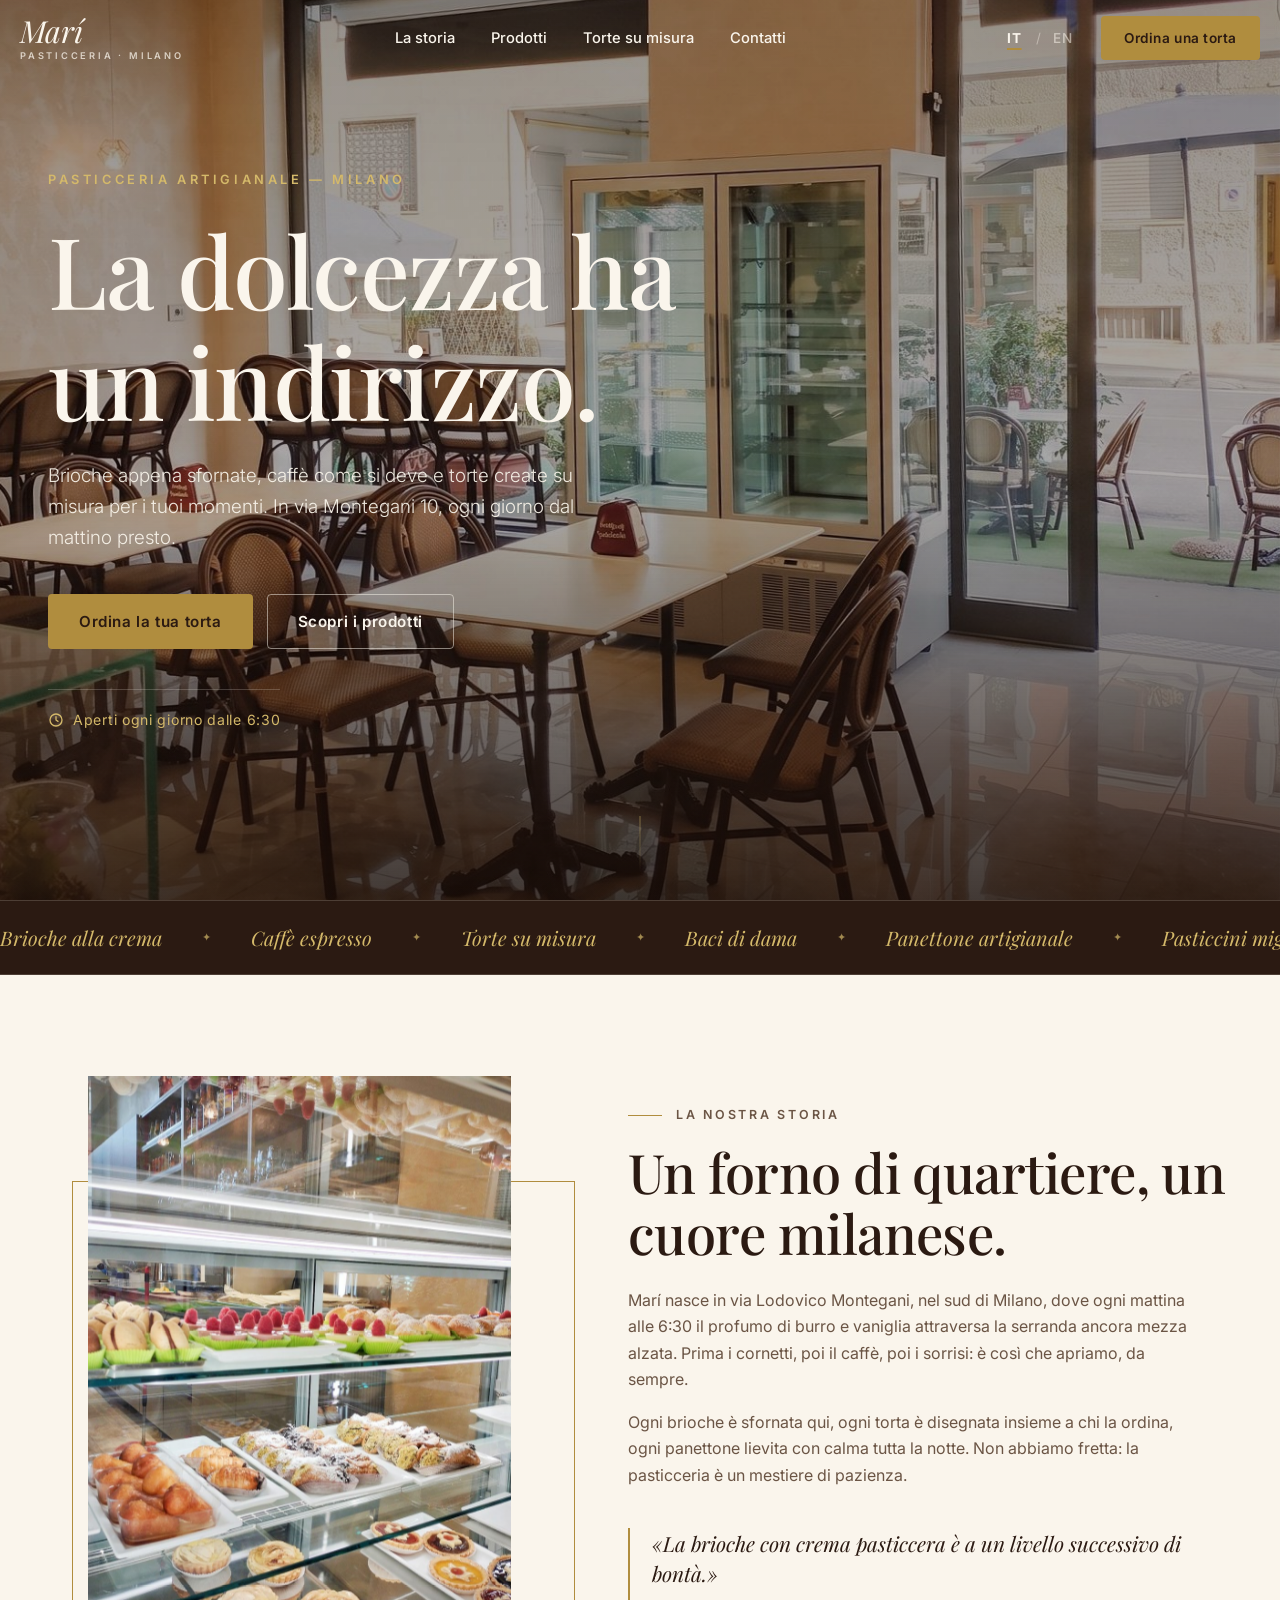
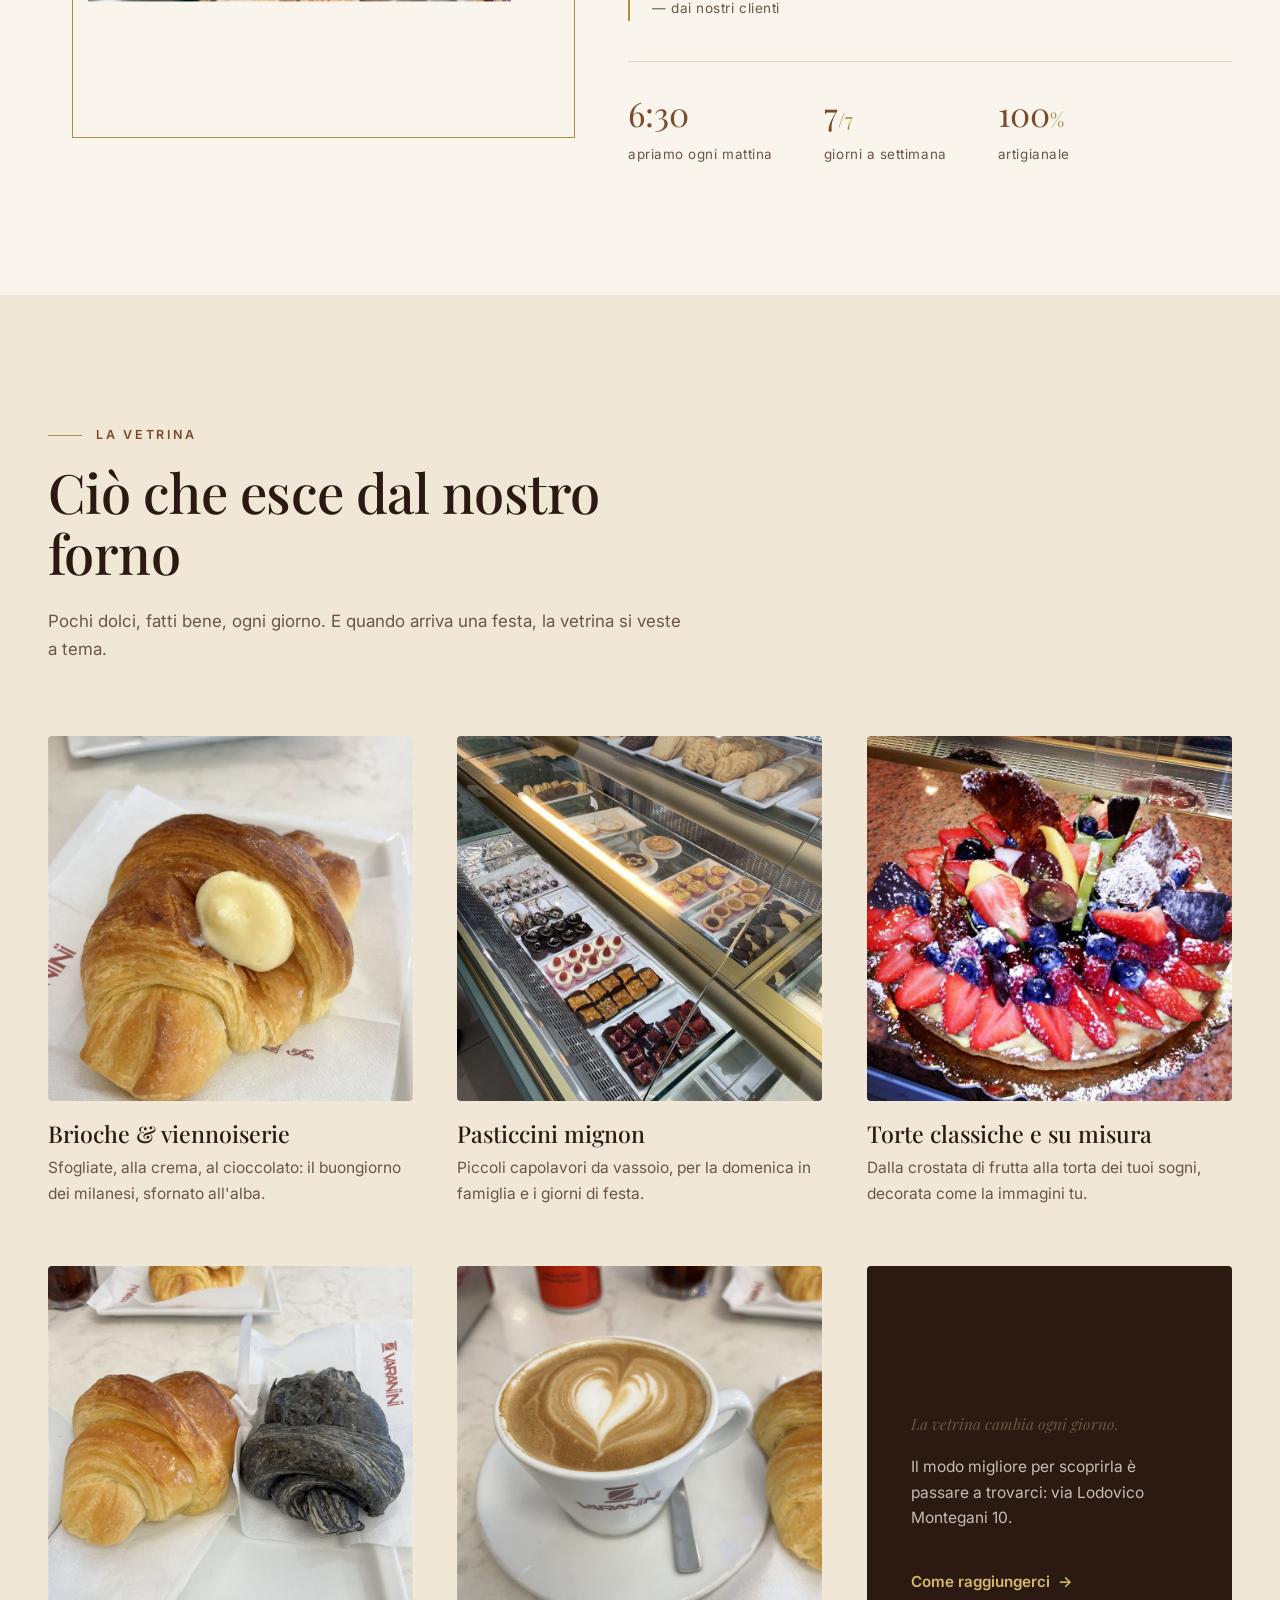
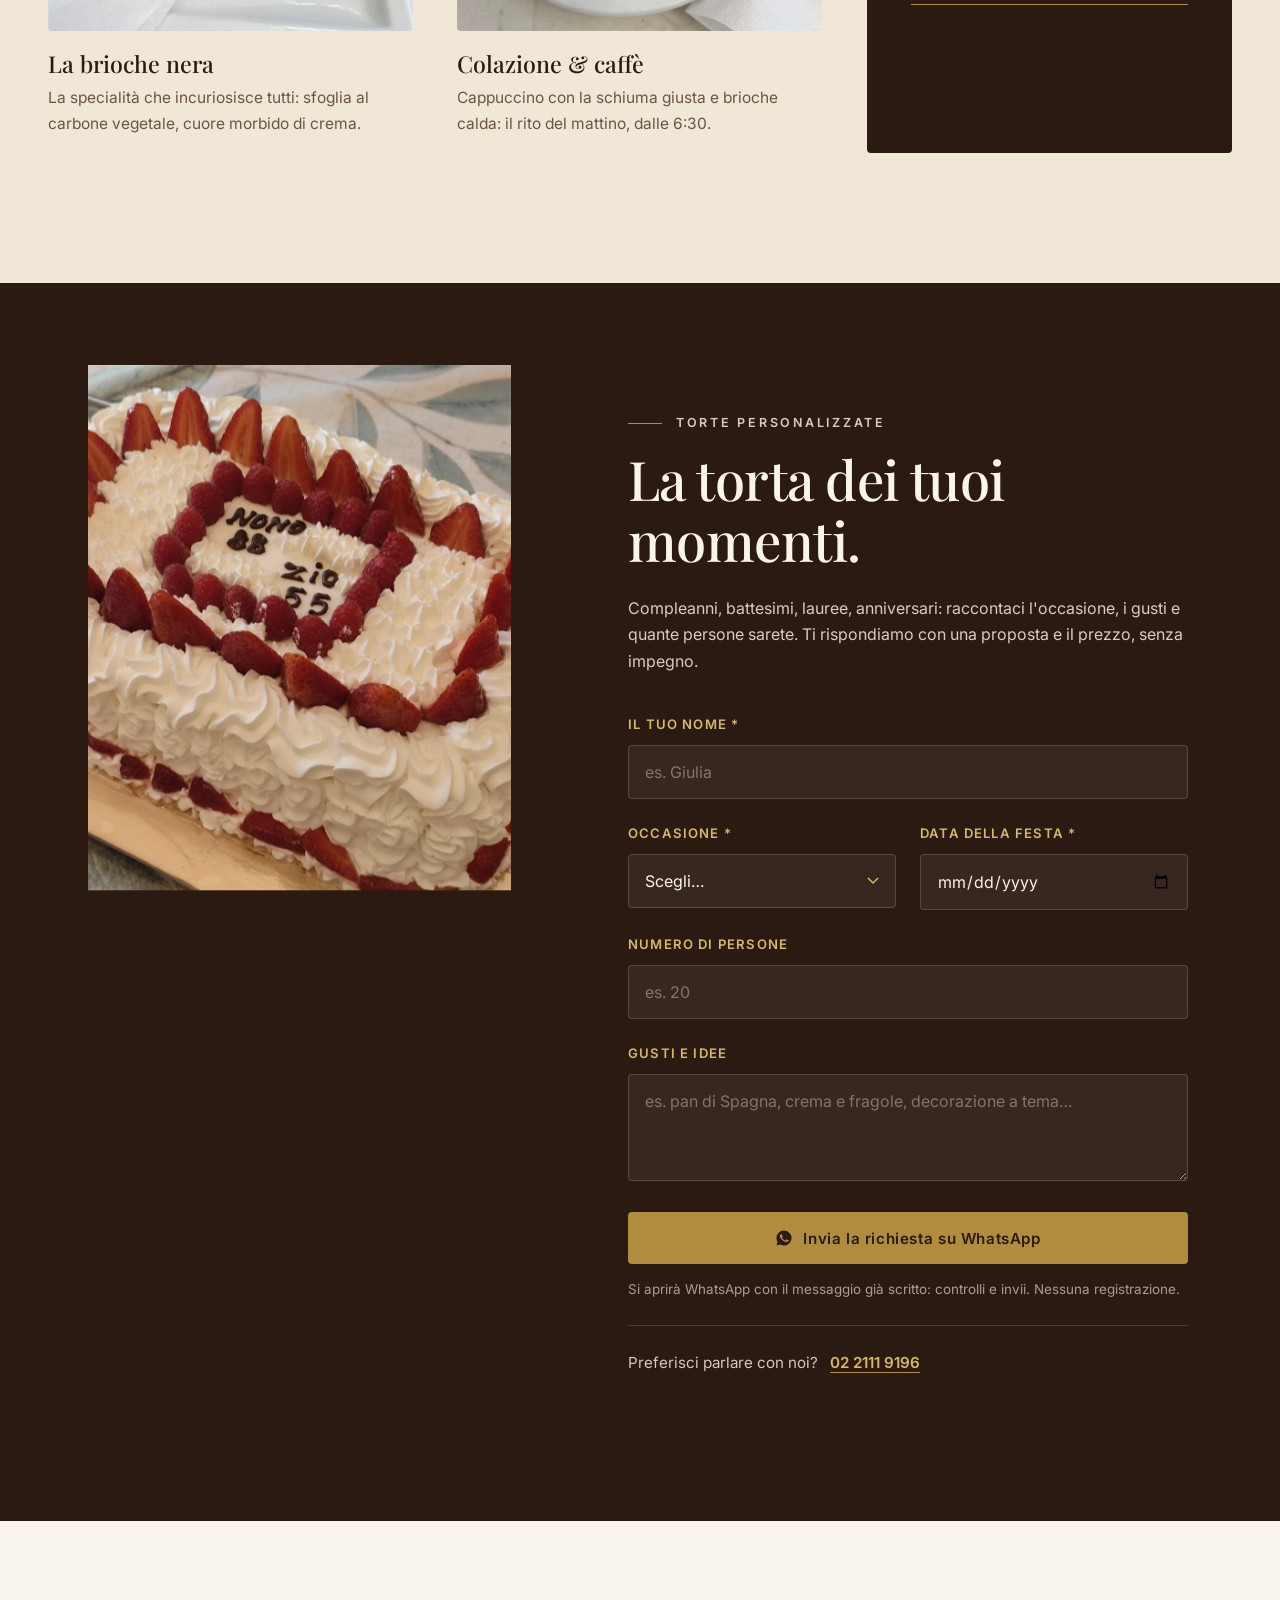
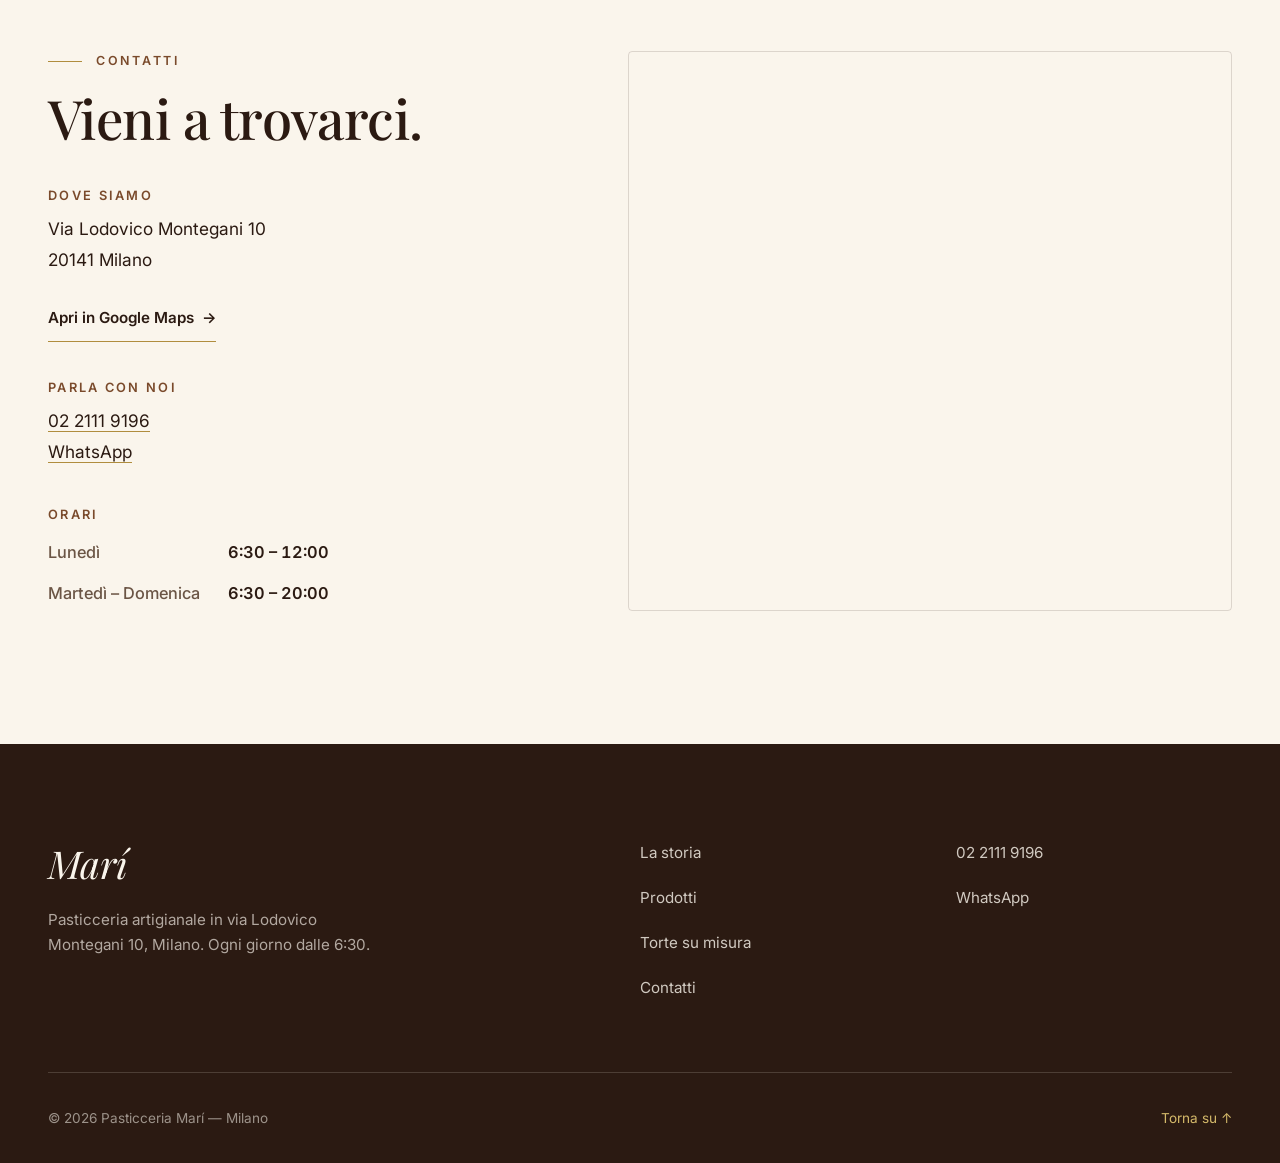
==== index.html @ b6a1016e "Sito vetrina Pasticceria Mari - Milano Co-Authored-By: Claude Fable 5 <noreply@anthropic.com>" ====
<!DOCTYPE html>
<html lang="it" class="no-js">
<head>
  <meta charset="UTF-8">
  <meta name="viewport" content="width=device-width, initial-scale=1, viewport-fit=cover">
  <title>Pasticceria Marí — Milano · Artigianale ogni mattina dalle 6:30</title>
  <meta name="description" content="Pasticceria Marí, via Lodovico Montegani 10, Milano. Brioche appena sfornate, caffè, pasticcini mignon e torte personalizzate per ogni occasione. Aperti ogni giorno dalle 6:30.">
  <meta name="theme-color" content="#2B1A12">

  <meta property="og:type" content="website">
  <meta property="og:title" content="Pasticceria Marí — Milano">
  <meta property="og:description" content="La dolcezza ha un indirizzo: via Lodovico Montegani 10, Milano. Brioche, caffè e torte su misura, ogni giorno dalle 6:30.">
  <meta property="og:image" content="assets/img/hero.jpg">
  <meta property="og:locale" content="it_IT">

  <link rel="icon" href="data:image/svg+xml,%3Csvg xmlns='http://www.w3.org/2000/svg' viewBox='0 0 64 64'%3E%3Crect width='64' height='64' rx='14' fill='%232B1A12'/%3E%3Ctext x='32' y='44' font-family='Georgia,serif' font-size='36' font-style='italic' fill='%23D4B96A' text-anchor='middle'%3EM%3C/text%3E%3C/svg%3E">

  <link rel="preconnect" href="https://fonts.googleapis.com">
  <link rel="preconnect" href="https://fonts.gstatic.com" crossorigin>
  <link href="https://fonts.googleapis.com/css2?family=Playfair+Display:ital,wght@0,400;0,500;0,600;0,700;1,400;1,500;1,600&family=Inter:wght@300;400;500;600&display=swap" rel="stylesheet">

  <link rel="stylesheet" href="css/style.css">
  <script>document.documentElement.classList.replace('no-js','js');</script>

  <script type="application/ld+json">
  {
    "@context": "https://schema.org",
    "@type": "Bakery",
    "name": "Pasticceria Marí",
    "image": "assets/img/hero.jpg",
    "telephone": "+39 02 2111 9196",
    "address": {
      "@type": "PostalAddress",
      "streetAddress": "Via Lodovico Montegani 10",
      "addressLocality": "Milano",
      "postalCode": "20141",
      "addressCountry": "IT"
    },
    "geo": { "@type": "GeoCoordinates", "latitude": 45.4364831, "longitude": 9.1780303 },
    "servesCuisine": "Pasticceria, Caffetteria",
    "priceRange": "€",
    "openingHoursSpecification": [
      { "@type": "OpeningHoursSpecification", "dayOfWeek": "Monday", "opens": "06:30", "closes": "12:00" },
      { "@type": "OpeningHoursSpecification", "dayOfWeek": ["Tuesday","Wednesday","Thursday","Friday","Saturday","Sunday"], "opens": "06:30", "closes": "20:00" }
    ]
  }
  </script>
</head>
<body>

  <a class="skip-link" href="#main" data-i18n="skip">Salta al contenuto</a>

  <!-- Preloader -->
  <div class="preloader" id="preloader" aria-hidden="true">
    <div class="preloader__inner">
      <span class="preloader__name">Marí</span>
      <span class="preloader__sub">PASTICCERIA · MILANO</span>
    </div>
  </div>

  <!-- Navigation -->
  <header class="nav" id="nav">
    <div class="nav__inner">
      <a href="#top" class="nav__brand">
        <span class="nav__brand-name">Marí</span>
        <span class="nav__brand-sub">Pasticceria · Milano</span>
      </a>

      <nav class="nav__links" aria-label="Navigazione principale">
        <a href="#storia" data-i18n="nav.storia">La storia</a>
        <a href="#prodotti" data-i18n="nav.prodotti">Prodotti</a>
        <a href="#torte" data-i18n="nav.torte">Torte su misura</a>
        <a href="#contatti" data-i18n="nav.contatti">Contatti</a>
      </nav>

      <div class="nav__actions">
        <div class="lang" role="group" aria-label="Lingua / Language">
          <button class="lang__btn is-active" data-lang="it" aria-pressed="true">IT</button>
          <span class="lang__sep" aria-hidden="true">/</span>
          <button class="lang__btn" data-lang="en" aria-pressed="false">EN</button>
        </div>
        <a class="btn btn--gold nav__cta" href="#torte" data-i18n="nav.cta">Ordina una torta</a>
        <button class="burger" id="burger" aria-expanded="false" aria-controls="mobileMenu" aria-label="Apri il menu">
          <span></span><span></span>
        </button>
      </div>
    </div>
  </header>

  <!-- Mobile menu -->
  <div class="mmenu" id="mobileMenu" aria-hidden="true">
    <nav class="mmenu__links" aria-label="Menu mobile">
      <a href="#storia" data-i18n="nav.storia">La storia</a>
      <a href="#prodotti" data-i18n="nav.prodotti">Prodotti</a>
      <a href="#torte" data-i18n="nav.torte">Torte su misura</a>
      <a href="#contatti" data-i18n="nav.contatti">Contatti</a>
    </nav>
    <a class="btn btn--gold mmenu__cta" href="#torte" data-i18n="nav.cta">Ordina una torta</a>
    <p class="mmenu__info">Via Lodovico Montegani 10, Milano<br><a href="tel:+390221119196">02 2111 9196</a></p>
  </div>

  <main id="main">

    <!-- ============ HERO ============ -->
    <section class="hero" id="top">
      <div class="hero__bg" data-parallax="0.25">
        <img src="assets/img/hero.jpg" alt="" width="1920" height="1080" fetchpriority="high">
      </div>
      <div class="hero__scrim" aria-hidden="true"></div>

      <div class="hero__content">
        <p class="hero__overline reveal" style="--d:.1s" data-i18n="hero.overline">Pasticceria artigianale — Milano</p>
        <h1 class="hero__title" id="heroTitle" data-i18n="hero.title" data-split>La dolcezza ha un indirizzo.</h1>
        <p class="hero__sub reveal" style="--d:.75s" data-i18n="hero.sub">Brioche appena sfornate, caffè come si deve e torte create su misura per i tuoi momenti. In via Montegani 10, ogni giorno dal mattino presto.</p>
        <div class="hero__cta reveal" style="--d:.95s">
          <a href="#torte" class="btn btn--gold" data-i18n="hero.cta1">Ordina la tua torta</a>
          <a href="#prodotti" class="btn btn--ghost" data-i18n="hero.cta2">Scopri i prodotti</a>
        </div>
        <p class="hero__hours reveal" style="--d:1.15s">
          <svg width="16" height="16" viewBox="0 0 24 24" fill="none" stroke="currentColor" stroke-width="2" stroke-linecap="round" aria-hidden="true"><circle cx="12" cy="12" r="9"/><path d="M12 7v5l3 2"/></svg>
          <span data-i18n="hero.hours">Aperti ogni giorno dalle 6:30</span>
        </p>
      </div>

      <div class="hero__scroll" aria-hidden="true"><span></span></div>
    </section>

    <!-- ============ MARQUEE ============ -->
    <div class="marquee" aria-hidden="true">
      <div class="marquee__track" id="marqueeTrack">
        <span data-i18n="mq.1">Brioche alla crema</span><i>✦</i>
        <span data-i18n="mq.2">Caffè espresso</span><i>✦</i>
        <span data-i18n="mq.3">Torte su misura</span><i>✦</i>
        <span data-i18n="mq.4">Baci di dama</span><i>✦</i>
        <span data-i18n="mq.5">Panettone artigianale</span><i>✦</i>
        <span data-i18n="mq.6">Pasticcini mignon</span><i>✦</i>
      </div>
    </div>

    <!-- ============ STORIA ============ -->
    <section class="storia section" id="storia">
      <div class="container storia__grid">
        <div class="storia__media">
          <figure class="img-reveal" data-parallax="0.12">
            <img src="assets/img/storia.jpg" alt="La vetrina dei dolci della Pasticceria Marí: mignon, crostatine e cannoli" width="928" height="1152" loading="lazy" data-i18n-alt="storia.alt">
          </figure>
          <div class="storia__frame" aria-hidden="true"></div>
        </div>

        <div class="storia__text">
          <p class="overline reveal" data-i18n="storia.overline">La nostra storia</p>
          <h2 class="h2 reveal" style="--d:.1s" data-i18n="storia.title">Un forno di quartiere, un cuore milanese.</h2>
          <p class="reveal" style="--d:.2s" data-i18n="storia.p1">Marí nasce in via Lodovico Montegani, nel sud di Milano, dove ogni mattina alle 6:30 il profumo di burro e vaniglia attraversa la serranda ancora mezza alzata. Prima i cornetti, poi il caffè, poi i sorrisi: è così che apriamo, da sempre.</p>
          <p class="reveal" style="--d:.3s" data-i18n="storia.p2">Ogni brioche è sfornata qui, ogni torta è disegnata insieme a chi la ordina, ogni panettone lievita con calma tutta la notte. Non abbiamo fretta: la pasticceria è un mestiere di pazienza.</p>

          <blockquote class="storia__quote reveal" style="--d:.4s">
            <p data-i18n="storia.quote">«La brioche con crema pasticcera è a un livello successivo di bontà.»</p>
            <cite data-i18n="storia.cite">— dai nostri clienti</cite>
          </blockquote>

          <dl class="storia__stats reveal" style="--d:.5s">
            <div><dt>6:30</dt><dd data-i18n="storia.s1">apriamo ogni mattina</dd></div>
            <div><dt>7<span>/7</span></dt><dd data-i18n="storia.s2">giorni a settimana</dd></div>
            <div><dt>100<span>%</span></dt><dd data-i18n="storia.s3">artigianale</dd></div>
          </dl>
        </div>
      </div>
    </section>

    <!-- ============ PRODOTTI ============ -->
    <section class="prodotti section section--alt" id="prodotti">
      <div class="container">
        <div class="section-head">
          <p class="overline reveal" data-i18n="prod.overline">La vetrina</p>
          <h2 class="h2 reveal" style="--d:.1s" data-i18n="prod.title">Ciò che esce dal nostro forno</h2>
          <p class="section-head__sub reveal" style="--d:.2s" data-i18n="prod.sub">Pochi dolci, fatti bene, ogni giorno. E quando arriva una festa, la vetrina si veste a tema.</p>
        </div>

        <div class="cards">
          <article class="card reveal" style="--d:.05s">
            <figure class="card__media img-reveal">
              <img src="assets/img/brioche.jpg" alt="Brioche alla crema pasticcera con zucchero a velo" width="900" height="900" loading="lazy" data-i18n-alt="prod.1.alt">
            </figure>
            <h3 data-i18n="prod.1.t">Brioche &amp; viennoiserie</h3>
            <p data-i18n="prod.1.d">Sfogliate, alla crema, al cioccolato: il buongiorno dei milanesi, sfornato all'alba.</p>
          </article>

          <article class="card reveal" style="--d:.15s">
            <figure class="card__media img-reveal">
              <img src="assets/img/mignon.jpg" alt="Vassoio di pasticcini mignon assortiti" width="900" height="900" loading="lazy" data-i18n-alt="prod.2.alt">
            </figure>
            <h3 data-i18n="prod.2.t">Pasticcini mignon</h3>
            <p data-i18n="prod.2.d">Piccoli capolavori da vassoio, per la domenica in famiglia e i giorni di festa.</p>
          </article>

          <article class="card reveal" style="--d:.25s">
            <figure class="card__media img-reveal">
              <img src="assets/img/torta.jpg" alt="Crostata di frutta fresca con crema pasticcera" width="900" height="900" loading="lazy" data-i18n-alt="prod.3.alt">
            </figure>
            <h3 data-i18n="prod.3.t">Torte classiche e su misura</h3>
            <p data-i18n="prod.3.d">Dalla crostata di frutta alla torta dei tuoi sogni, decorata come la immagini tu.</p>
          </article>

          <article class="card reveal" style="--d:.05s">
            <figure class="card__media img-reveal">
              <img src="assets/img/nera.jpg" alt="Brioche alla crema accanto alla brioche nera al carbone vegetale" width="900" height="900" loading="lazy" data-i18n-alt="prod.4.alt">
            </figure>
            <h3 data-i18n="prod.4.t">La brioche nera</h3>
            <p data-i18n="prod.4.d">La specialità che incuriosisce tutti: sfoglia al carbone vegetale, cuore morbido di crema.</p>
          </article>

          <article class="card reveal" style="--d:.15s">
            <figure class="card__media img-reveal">
              <img src="assets/img/caffe.jpg" alt="Cappuccino con latte art a cuore e brioche appena sfornata" width="900" height="900" loading="lazy" data-i18n-alt="prod.5.alt">
            </figure>
            <h3 data-i18n="prod.5.t">Colazione &amp; caffè</h3>
            <p data-i18n="prod.5.d">Cappuccino con la schiuma giusta e brioche calda: il rito del mattino, dalle 6:30.</p>
          </article>

          <article class="card card--cta reveal" style="--d:.25s">
            <div class="card--cta__inner">
              <p class="card--cta__big" data-i18n="prod.6.t">La vetrina cambia ogni giorno.</p>
              <p data-i18n="prod.6.d">Il modo migliore per scoprirla è passare a trovarci: via Lodovico Montegani 10.</p>
              <a href="#contatti" class="link-arrow" data-i18n="prod.6.a">Come raggiungerci</a>
            </div>
          </article>
        </div>
      </div>
    </section>

    <!-- ============ TORTE PERSONALIZZATE ============ -->
    <section class="torte section section--dark" id="torte">
      <div class="container torte__grid">
        <div class="torte__media">
          <figure class="img-reveal img-reveal--dark" data-parallax="0.1">
            <img src="assets/img/torte-vetrina.jpg" alt="Torta di compleanno con panna montata e fragole fresche" width="928" height="1152" loading="lazy" data-i18n-alt="torte.alt">
          </figure>
        </div>

        <div class="torte__text">
          <p class="overline overline--gold reveal" data-i18n="torte.overline">Torte personalizzate</p>
          <h2 class="h2 reveal" style="--d:.1s" data-i18n="torte.title">La torta dei tuoi momenti.</h2>
          <p class="reveal" style="--d:.2s" data-i18n="torte.sub">Compleanni, battesimi, lauree, anniversari: raccontaci l'occasione, i gusti e quante persone sarete. Ti rispondiamo con una proposta e il prezzo, senza impegno.</p>

          <form class="cake-form reveal" style="--d:.3s" id="cakeForm" novalidate>
            <div class="field">
              <label for="fNome" data-i18n="form.nome">Il tuo nome <em>*</em></label>
              <input type="text" id="fNome" name="nome" required autocomplete="name" data-i18n-ph="form.nomePh" placeholder="es. Giulia">
              <p class="field__error" data-i18n="form.err" hidden>Questo campo è necessario per prepararti la proposta.</p>
            </div>

            <div class="field-row">
              <div class="field">
                <label for="fOccasione" data-i18n="form.occ">Occasione <em>*</em></label>
                <select id="fOccasione" name="occasione" required>
                  <option value="" data-i18n="form.occ0">Scegli…</option>
                  <option data-i18n="form.occ1">Compleanno</option>
                  <option data-i18n="form.occ2">Battesimo / Comunione</option>
                  <option data-i18n="form.occ3">Laurea</option>
                  <option data-i18n="form.occ4">Anniversario</option>
                  <option data-i18n="form.occ5">Matrimonio</option>
                  <option data-i18n="form.occ6">Altro</option>
                </select>
                <p class="field__error" data-i18n="form.err" hidden>Questo campo è necessario per prepararti la proposta.</p>
              </div>
              <div class="field">
                <label for="fData" data-i18n="form.data">Data della festa <em>*</em></label>
                <input type="date" id="fData" name="data" required>
                <p class="field__error" data-i18n="form.err" hidden>Questo campo è necessario per prepararti la proposta.</p>
              </div>
            </div>

            <div class="field">
              <label for="fPersone" data-i18n="form.pers">Numero di persone</label>
              <input type="number" id="fPersone" name="persone" min="1" max="500" inputmode="numeric" placeholder="es. 20">
            </div>

            <div class="field">
              <label for="fGusti" data-i18n="form.gusti">Gusti e idee</label>
              <textarea id="fGusti" name="gusti" rows="3" data-i18n-ph="form.gustiPh" placeholder="es. pan di Spagna, crema e fragole, decorazione a tema…"></textarea>
            </div>

            <button type="submit" class="btn btn--gold btn--full">
              <svg width="18" height="18" viewBox="0 0 24 24" fill="currentColor" aria-hidden="true"><path d="M12 2a10 10 0 0 0-8.6 15.1L2 22l5.1-1.3A10 10 0 1 0 12 2Zm5.4 14.1c-.2.6-1.3 1.2-1.8 1.2-.5.1-1 .2-3.3-.7-2.8-1.1-4.6-4-4.7-4.2-.1-.2-1.1-1.5-1.1-2.9s.7-2 1-2.3c.2-.3.5-.3.7-.3h.5c.2 0 .4 0 .6.4l.9 2.1c.1.2.1.4 0 .6l-.4.6-.4.5c-.1.1-.3.3-.1.6.2.3.8 1.3 1.7 2.1 1.2 1.1 2.2 1.4 2.5 1.5.3.1.5.1.7-.1l1-1.2c.2-.3.4-.2.7-.1l2.1 1c.3.1.5.2.6.4 0 .1 0 .7-.2 1.3Z"/></svg>
              <span data-i18n="form.send">Invia la richiesta su WhatsApp</span>
            </button>
            <p class="cake-form__hint" data-i18n="form.hint">Si aprirà WhatsApp con il messaggio già scritto: controlli e invii. Nessuna registrazione.</p>
            <p class="cake-form__alt">
              <span data-i18n="form.alt">Preferisci parlare con noi?</span>
              <a href="tel:+390221119196">02 2111 9196</a>
            </p>
          </form>
        </div>
      </div>
    </section>

    <!-- ============ CONTATTI ============ -->
    <section class="contatti section" id="contatti">
      <div class="container contatti__grid">
        <div class="contatti__info">
          <p class="overline reveal" data-i18n="cont.overline">Contatti</p>
          <h2 class="h2 reveal" style="--d:.1s" data-i18n="cont.title">Vieni a trovarci.</h2>

          <address class="contatti__block reveal" style="--d:.2s">
            <h3 data-i18n="cont.dove">Dove siamo</h3>
            <p>Via Lodovico Montegani 10<br>20141 Milano</p>
            <a class="link-arrow" href="https://www.google.com/maps/place/Mari/@45.4362573,9.1773945,17z" target="_blank" rel="noopener" data-i18n="cont.maps">Apri in Google Maps</a>
          </address>

          <div class="contatti__block reveal" style="--d:.3s">
            <h3 data-i18n="cont.parla">Parla con noi</h3>
            <p>
              <a href="tel:+390221119196">02 2111 9196</a><br>
              <a href="https://wa.me/390221119196" target="_blank" rel="noopener">WhatsApp</a>
            </p>
          </div>

          <div class="contatti__block reveal" style="--d:.4s">
            <h3 data-i18n="cont.orari">Orari</h3>
            <table class="hours">
              <tr><th data-i18n="cont.lun">Lunedì</th><td>6:30 – 12:00</td></tr>
              <tr><th data-i18n="cont.mardom">Martedì – Domenica</th><td>6:30 – 20:00</td></tr>
            </table>
          </div>
        </div>

        <div class="contatti__map reveal" style="--d:.25s">
          <iframe
            src="https://www.google.com/maps?q=Pasticceria+Mari,+Via+Lodovico+Montegani+10,+Milano&output=embed"
            title="Mappa — Pasticceria Marí, Via Lodovico Montegani 10, Milano"
            loading="lazy"
            referrerpolicy="no-referrer-when-downgrade"
            allowfullscreen></iframe>
        </div>
      </div>
    </section>
  </main>

  <!-- ============ FOOTER ============ -->
  <footer class="footer">
    <div class="container footer__grid">
      <div class="footer__brand">
        <span class="footer__name">Marí</span>
        <p data-i18n="foot.tag">Pasticceria artigianale in via Lodovico Montegani 10, Milano. Ogni giorno dalle 6:30.</p>
      </div>
      <nav class="footer__links" aria-label="Footer">
        <a href="#storia" data-i18n="nav.storia">La storia</a>
        <a href="#prodotti" data-i18n="nav.prodotti">Prodotti</a>
        <a href="#torte" data-i18n="nav.torte">Torte su misura</a>
        <a href="#contatti" data-i18n="nav.contatti">Contatti</a>
      </nav>
      <div class="footer__contact">
        <a href="tel:+390221119196">02 2111 9196</a>
        <a href="https://wa.me/390221119196" target="_blank" rel="noopener">WhatsApp</a>
      </div>
    </div>
    <div class="container footer__bottom">
      <p>© 2026 Pasticceria Marí — Milano</p>
      <a href="#top" class="footer__top" data-i18n="foot.top">Torna su ↑</a>
    </div>
  </footer>

  <script src="js/main.js" defer></script>
</body>
</html>
---- css/style.css ----
/* ==========================================================================
   Pasticceria Marí — Milano
   Eleganza milanese: crema, cioccolato, oro.
   ========================================================================== */

/* ---------- Design tokens ---------- */
:root {
  --cream:      #FAF5EC;
  --cream-2:    #F1E7D6;
  --white:      #FFFDF8;
  --chocolate:  #2B1A12;
  --chocolate-2:#3A2418;
  --brown:      #7A4A2B;
  --gold:       #B08D3E;
  --gold-light: #D4B96A;
  --ink:        #2B1A12;
  --muted:      #6B5545;
  --line:       rgba(43, 26, 18, .14);
  --line-dark:  rgba(250, 245, 236, .16);

  --font-serif: 'Playfair Display', Georgia, 'Times New Roman', serif;
  --font-sans:  'Inter', -apple-system, BlinkMacSystemFont, 'Segoe UI', sans-serif;

  --space-1: 8px;
  --space-2: 16px;
  --space-3: 24px;
  --space-4: 40px;
  --space-5: 64px;
  --space-6: 104px;

  --radius: 4px;
  --container: 1200px;

  --ease-out: cubic-bezier(.22, 1, .36, 1);
  --dur: .7s;

  --nav-h: 76px;
}

/* ---------- Base ---------- */
*, *::before, *::after { box-sizing: border-box; }

html { scroll-behavior: smooth; }

body {
  margin: 0;
  font-family: var(--font-sans);
  font-size: 1rem;
  font-weight: 400;
  line-height: 1.65;
  color: var(--ink);
  background: var(--cream);
  -webkit-font-smoothing: antialiased;
  overflow-x: clip;
}

img { max-width: 100%; height: auto; display: block; }

h1, h2, h3, h4 { font-family: var(--font-serif); font-weight: 500; line-height: 1.12; margin: 0 0 var(--space-2); }
p { margin: 0 0 var(--space-2); }
a { color: inherit; }

:focus-visible {
  outline: 2px solid var(--gold);
  outline-offset: 3px;
  border-radius: 2px;
}

.container {
  width: min(100% - clamp(40px, 8vw, 96px), var(--container));
  margin-inline: auto;
}

.section { padding-block: clamp(72px, 11vw, 130px); }
.section--alt { background: var(--cream-2); }
.section--dark { background: var(--chocolate); color: var(--cream); }

.skip-link {
  position: fixed;
  top: -100px; left: 16px;
  z-index: 300;
  background: var(--chocolate); color: var(--cream);
  padding: 12px 20px;
  border-radius: var(--radius);
  transition: top .2s;
}
.skip-link:focus { top: 12px; }

/* ---------- Typography helpers ---------- */
.overline {
  font-size: .78rem;
  font-weight: 600;
  letter-spacing: .22em;
  text-transform: uppercase;
  color: var(--brown);
  margin-bottom: var(--space-2);
  display: flex;
  align-items: center;
  gap: 14px;
}
.overline::before {
  content: '';
  width: 34px; height: 1px;
  background: var(--gold);
  flex: none;
}
.overline--gold { color: var(--gold-light); }

.h2 {
  font-size: clamp(2rem, 4.6vw, 3.4rem);
  letter-spacing: -.01em;
  margin-bottom: var(--space-3);
}

.section-head { max-width: 640px; margin-bottom: clamp(40px, 6vw, 72px); }
.section-head__sub { color: var(--muted); font-size: 1.06rem; }

/* ---------- Buttons & links ---------- */
.btn {
  display: inline-flex;
  align-items: center;
  justify-content: center;
  gap: 10px;
  min-height: 52px;
  padding: 14px 30px;
  font-family: var(--font-sans);
  font-size: .95rem;
  font-weight: 600;
  letter-spacing: .04em;
  text-decoration: none;
  border: 1px solid transparent;
  border-radius: var(--radius);
  cursor: pointer;
  position: relative;
  overflow: hidden;
  z-index: 1;
  transition: color .35s var(--ease-out), border-color .35s, transform .35s var(--ease-out), box-shadow .35s;
}
.btn:active { transform: scale(.97); }

.btn--gold {
  background: var(--gold);
  color: var(--chocolate);
}
.btn--gold::before {
  content: '';
  position: absolute;
  inset: 0;
  background: var(--gold-light);
  transform: translateY(101%);
  transition: transform .45s var(--ease-out);
  z-index: -1;
}
.btn--gold:hover::before, .btn--gold:focus-visible::before { transform: translateY(0); }
.btn--gold:hover { box-shadow: 0 10px 30px -12px rgba(176, 141, 62, .55); }

.btn--ghost {
  background: transparent;
  color: var(--cream);
  border-color: rgba(250, 245, 236, .5);
}
.btn--ghost:hover { border-color: var(--cream); background: rgba(250, 245, 236, .1); }

.btn--full { width: 100%; }

.link-arrow {
  display: inline-flex;
  align-items: center;
  gap: 8px;
  min-height: 44px;
  font-weight: 600;
  font-size: .95rem;
  color: var(--brown);
  text-decoration: none;
  border-bottom: 1px solid var(--gold);
  padding-bottom: 2px;
  transition: gap .3s var(--ease-out), color .3s;
}
.link-arrow::after { content: '→'; transition: transform .3s var(--ease-out); }
.link-arrow:hover::after { transform: translateX(5px); }

/* ---------- Preloader ---------- */
.preloader {
  position: fixed;
  inset: 0;
  z-index: 400;
  background: var(--chocolate);
  display: grid;
  place-items: center;
  transition: transform .8s var(--ease-out), visibility 0s .8s;
}
.preloader__inner { text-align: center; }
.preloader__name {
  display: block;
  font-family: var(--font-serif);
  font-style: italic;
  font-size: clamp(3rem, 9vw, 5rem);
  color: var(--cream);
  opacity: 0;
  transform: translateY(24px);
  animation: pre-in .9s var(--ease-out) .1s forwards;
}
.preloader__sub {
  display: block;
  margin-top: 10px;
  font-size: .7rem;
  letter-spacing: .34em;
  color: var(--gold-light);
  opacity: 0;
  animation: pre-in .9s var(--ease-out) .4s forwards;
}
@keyframes pre-in { to { opacity: 1; transform: translateY(0); } }

.preloader.is-done {
  transform: translateY(-100%);
  visibility: hidden;
}
html.no-js .preloader { display: none; }

/* ---------- Navigation ---------- */
.nav {
  position: fixed;
  top: 0; left: 0; right: 0;
  z-index: 200;
  padding-top: env(safe-area-inset-top);
  color: var(--cream);
  transition: background .4s, color .4s, box-shadow .4s;
}
.nav__inner {
  width: min(100% - 40px, 1320px);
  margin-inline: auto;
  height: var(--nav-h);
  display: flex;
  align-items: center;
  justify-content: space-between;
  gap: var(--space-3);
}
.nav.is-scrolled {
  background: rgba(250, 245, 236, .88);
  -webkit-backdrop-filter: blur(14px);
  backdrop-filter: blur(14px);
  color: var(--ink);
  box-shadow: 0 1px 0 var(--line);
}

.nav__brand { text-decoration: none; display: flex; flex-direction: column; line-height: 1; }
.nav__brand-name {
  font-family: var(--font-serif);
  font-style: italic;
  font-size: 1.9rem;
}
.nav__brand-sub {
  font-size: .58rem;
  font-weight: 600;
  letter-spacing: .3em;
  text-transform: uppercase;
  opacity: .75;
  margin-top: 5px;
}

.nav__links { display: none; gap: clamp(18px, 2.5vw, 36px); }
.nav__links a {
  text-decoration: none;
  font-size: .92rem;
  font-weight: 500;
  padding: 12px 2px;
  position: relative;
}
.nav__links a::after {
  content: '';
  position: absolute;
  left: 0; bottom: 6px;
  width: 100%; height: 1px;
  background: currentColor;
  transform: scaleX(0);
  transform-origin: right;
  transition: transform .35s var(--ease-out);
}
.nav__links a:hover::after { transform: scaleX(1); transform-origin: left; }

.nav__actions { display: flex; align-items: center; gap: clamp(12px, 2vw, 22px); }
.nav__cta { display: none; min-height: 44px; padding: 10px 22px; font-size: .85rem; }

.lang { display: flex; align-items: center; gap: 6px; font-size: .85rem; }
.lang__btn {
  background: none;
  border: none;
  color: inherit;
  font: inherit;
  font-weight: 500;
  opacity: .55;
  cursor: pointer;
  padding: 12px 4px;
  min-width: 32px;
  letter-spacing: .06em;
}
.lang__btn.is-active { opacity: 1; font-weight: 700; }
.lang__btn.is-active { text-decoration: underline; text-underline-offset: 5px; text-decoration-color: var(--gold); text-decoration-thickness: 2px; }
.lang__sep { opacity: .4; }

.burger {
  width: 48px; height: 48px;
  background: none;
  border: none;
  cursor: pointer;
  display: grid;
  place-items: center;
  gap: 0;
  position: relative;
}
.burger span {
  display: block;
  width: 26px; height: 2px;
  background: currentColor;
  position: absolute;
  transition: transform .35s var(--ease-out), top .35s;
}
.burger span:nth-child(1) { top: 19px; }
.burger span:nth-child(2) { top: 27px; }
.burger.is-open span:nth-child(1) { top: 23px; transform: rotate(45deg); }
.burger.is-open span:nth-child(2) { top: 23px; transform: rotate(-45deg); }

@media (min-width: 900px) {
  .nav__links { display: flex; }
  .nav__cta { display: inline-flex; }
  .burger { display: none; }
}

/* ---------- Mobile menu ---------- */
.mmenu {
  position: fixed;
  inset: 0;
  z-index: 150;
  background: var(--chocolate);
  color: var(--cream);
  display: flex;
  flex-direction: column;
  justify-content: center;
  align-items: flex-start;
  padding: calc(var(--nav-h) + 24px) clamp(28px, 8vw, 64px) 48px;
  clip-path: inset(0 0 100% 0);
  visibility: hidden;
  transition: clip-path .55s var(--ease-out), visibility 0s .55s;
}
.mmenu.is-open {
  clip-path: inset(0 0 0 0);
  visibility: visible;
  transition: clip-path .55s var(--ease-out), visibility 0s;
}
.mmenu__links { display: flex; flex-direction: column; gap: 6px; width: 100%; }
.mmenu__links a {
  font-family: var(--font-serif);
  font-size: clamp(2rem, 8vw, 3rem);
  text-decoration: none;
  padding: 8px 0;
  opacity: 0;
  transform: translateY(22px);
  transition: opacity .5s var(--ease-out), transform .5s var(--ease-out);
}
.mmenu.is-open .mmenu__links a { opacity: 1; transform: translateY(0); }
.mmenu.is-open .mmenu__links a:nth-child(1) { transition-delay: .12s; }
.mmenu.is-open .mmenu__links a:nth-child(2) { transition-delay: .18s; }
.mmenu.is-open .mmenu__links a:nth-child(3) { transition-delay: .24s; }
.mmenu.is-open .mmenu__links a:nth-child(4) { transition-delay: .3s; }
.mmenu__cta { margin-top: var(--space-4); opacity: 0; transition: opacity .5s .35s; }
.mmenu.is-open .mmenu__cta { opacity: 1; }
.mmenu__info { margin-top: var(--space-4); font-size: .9rem; opacity: .7; line-height: 1.8; }
.mmenu__info a { color: var(--gold-light); }
body.menu-open { overflow: hidden; }

/* ---------- Hero ---------- */
.hero {
  position: relative;
  min-height: 100svh;
  display: flex;
  align-items: center;
  color: var(--cream);
  overflow: clip;
}
.hero__bg { position: absolute; inset: -8% 0; z-index: -2; }
.hero__bg img {
  width: 100%; height: 100%;
  object-fit: cover;
  animation: kenburns 22s var(--ease-out) both;
}
@keyframes kenburns {
  from { transform: scale(1.14); }
  to   { transform: scale(1); }
}
.hero__scrim {
  position: absolute; inset: 0; z-index: -1;
  background:
    linear-gradient(to top, rgba(24, 13, 8, .82) 0%, rgba(24, 13, 8, .35) 45%, rgba(24, 13, 8, .45) 100%);
}
.hero__content {
  width: min(100% - clamp(40px, 8vw, 96px), var(--container));
  margin-inline: auto;
  padding-top: calc(var(--nav-h) + 24px);
  padding-bottom: 96px;
  max-width: none;
}
.hero__overline {
  font-size: .8rem;
  font-weight: 600;
  letter-spacing: .28em;
  text-transform: uppercase;
  color: var(--gold-light);
  margin-bottom: var(--space-3);
}
.hero__title {
  font-size: clamp(2.7rem, 8.5vw, 6.2rem);
  font-weight: 500;
  letter-spacing: -.015em;
  max-width: 12ch;
  margin-bottom: var(--space-3);
}
.hero__title .w { display: inline-block; overflow: hidden; vertical-align: bottom; padding-bottom: .12em; margin-bottom: -.12em; }
.hero__title .w__in { display: inline-block; }
html.js .hero__title.is-split .w__in {
  transform: translateY(115%);
  transition: transform .9s var(--ease-out);
  transition-delay: var(--wd, 0s);
}
html.js .hero__title.is-split.is-shown .w__in { transform: translateY(0); }

.hero__sub {
  max-width: 46ch;
  font-size: clamp(1.02rem, 1.6vw, 1.18rem);
  font-weight: 300;
  color: rgba(250, 245, 236, .92);
  margin-bottom: var(--space-4);
}
.hero__cta { display: flex; flex-wrap: wrap; gap: 14px; margin-bottom: var(--space-4); }
.hero__hours {
  display: inline-flex;
  align-items: center;
  gap: 9px;
  font-size: .88rem;
  letter-spacing: .05em;
  color: var(--gold-light);
  border-top: 1px solid rgba(250, 245, 236, .2);
  padding-top: 18px;
  margin: 0;
}

.hero__scroll {
  position: absolute;
  bottom: max(28px, env(safe-area-inset-bottom));
  left: 50%;
  transform: translateX(-50%);
  width: 1px; height: 56px;
  overflow: hidden;
}
.hero__scroll span {
  display: block;
  width: 100%; height: 100%;
  background: linear-gradient(var(--gold-light), transparent);
  animation: scroll-hint 2.2s var(--ease-out) infinite;
}
@keyframes scroll-hint {
  0% { transform: translateY(-100%); }
  55% { transform: translateY(0); }
  100% { transform: translateY(100%); }
}

/* ---------- Marquee ---------- */
.marquee {
  background: var(--chocolate);
  color: var(--gold-light);
  overflow: hidden;
  padding: 20px 0;
  border-block: 1px solid var(--line-dark);
}
.marquee__track {
  display: flex;
  align-items: center;
  gap: 40px;
  width: max-content;
  animation: marquee 34s linear infinite;
}
.marquee__track span {
  font-family: var(--font-serif);
  font-style: italic;
  font-size: 1.25rem;
  white-space: nowrap;
}
.marquee__track i { font-style: normal; font-size: .7rem; opacity: .7; }
@keyframes marquee {
  from { transform: translateX(0); }
  to   { transform: translateX(-50%); }
}

/* ---------- Storia ---------- */
.storia__grid {
  display: grid;
  gap: clamp(40px, 6vw, 88px);
  align-items: center;
}
.storia__media { position: relative; max-width: 520px; }
.storia__frame {
  position: absolute;
  inset: 24px -24px -24px 24px;
  border: 1px solid var(--gold);
  z-index: -1;
}
.storia__text p { color: var(--muted); max-width: 58ch; }
.storia__text .h2 { color: var(--ink); }

.storia__quote {
  margin: var(--space-4) 0;
  padding-left: 22px;
  border-left: 2px solid var(--gold);
}
.storia__quote p {
  font-family: var(--font-serif);
  font-style: italic;
  font-size: 1.3rem;
  line-height: 1.45;
  color: var(--ink);
  margin-bottom: 6px;
}
.storia__quote cite { font-style: normal; font-size: .85rem; color: var(--muted); letter-spacing: .04em; }

.storia__stats {
  display: flex;
  flex-wrap: wrap;
  gap: clamp(24px, 4vw, 56px);
  margin: var(--space-4) 0 0;
  padding-top: var(--space-3);
  border-top: 1px solid var(--line);
}
.storia__stats dt {
  font-family: var(--font-serif);
  font-size: 2.1rem;
  color: var(--brown);
}
.storia__stats dt span { font-size: 1.2rem; color: var(--gold); }
.storia__stats dd { margin: 2px 0 0; font-size: .84rem; letter-spacing: .04em; color: var(--muted); }

@media (min-width: 900px) {
  .storia__grid { grid-template-columns: 5fr 6fr; }
}

/* ---------- Prodotti ---------- */
.cards {
  display: grid;
  gap: clamp(28px, 4vw, 44px);
  grid-template-columns: 1fr;
}
@media (min-width: 640px) { .cards { grid-template-columns: repeat(2, 1fr); } }
@media (min-width: 1024px) { .cards { grid-template-columns: repeat(3, 1fr); } }

.card h3 {
  font-size: 1.45rem;
  margin: 20px 0 8px;
}
.card p { color: var(--muted); font-size: .97rem; max-width: 40ch; }

.card__media {
  margin: 0;
  aspect-ratio: 1;
  border-radius: var(--radius);
}
.card__media img {
  width: 100%; height: 100%;
  object-fit: cover;
  transition: transform .8s var(--ease-out);
}
.card:hover .card__media img { transform: scale(1.06); }

.card--cta {
  background: var(--chocolate);
  color: var(--cream);
  border-radius: var(--radius);
  display: flex;
}
.card--cta__inner {
  padding: clamp(28px, 4vw, 44px);
  display: flex;
  flex-direction: column;
  justify-content: center;
  gap: 4px;
}
.card--cta__big {
  font-family: var(--font-serif);
  font-style: italic;
  font-size: 1.7rem;
  line-height: 1.3;
}
.card--cta p:not(.card--cta__big) { color: rgba(250, 245, 236, .75); }
.card--cta .link-arrow { color: var(--gold-light); border-color: var(--gold); margin-top: 10px; }

/* ---------- Torte (dark) ---------- */
.torte__grid {
  display: grid;
  gap: clamp(40px, 6vw, 88px);
  align-items: start;
}
.torte__media { max-width: 540px; position: sticky; top: calc(var(--nav-h) + 32px); }
.torte__text > p { color: rgba(250, 245, 236, .82); max-width: 56ch; }
.torte__text .h2 { color: var(--cream); }

@media (min-width: 960px) {
  .torte__grid { grid-template-columns: 5fr 6fr; }
}
@media (max-width: 959px) {
  .torte__media { position: static; }
}

/* ---------- Form ---------- */
.cake-form { margin-top: var(--space-4); max-width: 560px; }
.field { margin-bottom: var(--space-3); }
.field-row { display: grid; gap: var(--space-3); grid-template-columns: 1fr; }
@media (min-width: 560px) { .field-row { grid-template-columns: 1fr 1fr; } }
.field-row .field { margin-bottom: var(--space-3); }

.field label {
  display: block;
  font-size: .82rem;
  font-weight: 600;
  letter-spacing: .09em;
  text-transform: uppercase;
  color: var(--gold-light);
  margin-bottom: 9px;
}
.field label em { font-style: normal; color: var(--gold-light); }

.field input,
.field select,
.field textarea {
  width: 100%;
  min-height: 52px;
  padding: 13px 16px;
  font: inherit;
  font-size: 1rem;
  color: var(--cream);
  background: rgba(250, 245, 236, .06);
  border: 1px solid var(--line-dark);
  border-radius: var(--radius);
  transition: border-color .3s, background .3s;
}
.field textarea { resize: vertical; min-height: 96px; }
.field input::placeholder, .field textarea::placeholder { color: rgba(250, 245, 236, .38); }
.field input:focus, .field select:focus, .field textarea:focus {
  outline: none;
  border-color: var(--gold);
  background: rgba(250, 245, 236, .09);
}
.field select {
  appearance: none;
  background-image: url("data:image/svg+xml,%3Csvg xmlns='http://www.w3.org/2000/svg' width='12' height='8' viewBox='0 0 12 8'%3E%3Cpath d='M1 1l5 5 5-5' fill='none' stroke='%23D4B96A' stroke-width='1.5'/%3E%3C/svg%3E");
  background-repeat: no-repeat;
  background-position: right 16px center;
  padding-right: 42px;
}
.field select option { color: var(--ink); background: var(--cream); }

/* iOS date input height fix */
.field input[type="date"] { -webkit-appearance: none; }

.field.has-error input, .field.has-error select { border-color: #E4A6A0; }
.field__error {
  margin: 8px 0 0;
  font-size: .84rem;
  color: #E4A6A0;
}

.cake-form__hint {
  margin-top: 14px;
  font-size: .84rem;
  color: rgba(250, 245, 236, .6);
}
.cake-form__alt {
  margin-top: var(--space-3);
  padding-top: var(--space-3);
  border-top: 1px solid var(--line-dark);
  font-size: .95rem;
  color: rgba(250, 245, 236, .8);
}
.cake-form__alt a {
  color: var(--gold-light);
  font-weight: 600;
  text-decoration: none;
  border-bottom: 1px solid var(--gold);
  margin-left: 8px;
}

/* ---------- Contatti ---------- */
.contatti__grid {
  display: grid;
  gap: clamp(40px, 6vw, 80px);
}
@media (min-width: 900px) {
  .contatti__grid { grid-template-columns: 5fr 6fr; align-items: start; }
}
.contatti__block { margin-top: var(--space-4); font-style: normal; }
.contatti__block h3 {
  font-family: var(--font-sans);
  font-size: .8rem;
  font-weight: 600;
  letter-spacing: .18em;
  text-transform: uppercase;
  color: var(--brown);
  margin-bottom: 10px;
}
.contatti__block p { color: var(--ink); font-size: 1.08rem; line-height: 1.8; }
.contatti__block a { color: var(--ink); text-decoration-color: var(--gold); text-underline-offset: 4px; }
.contatti__block .link-arrow { text-decoration: none; margin-top: 6px; }

.hours { border-collapse: collapse; font-size: 1.02rem; }
.hours th {
  text-align: left;
  font-weight: 500;
  color: var(--muted);
  padding: 7px 28px 7px 0;
}
.hours td { font-weight: 600; padding: 7px 0; font-variant-numeric: tabular-nums; }

.contatti__map {
  border-radius: var(--radius);
  overflow: hidden;
  border: 1px solid var(--line);
  min-height: 380px;
  height: 100%;
  max-height: 560px;
}
.contatti__map iframe {
  width: 100%;
  height: 100%;
  min-height: 380px;
  border: 0;
  display: block;
  filter: sepia(.22) saturate(.9);
}

/* ---------- Footer ---------- */
.footer {
  background: var(--chocolate);
  color: var(--cream);
  padding: clamp(56px, 8vw, 88px) 0 0;
}
.footer__grid {
  display: grid;
  gap: var(--space-4);
  padding-bottom: var(--space-5);
}
@media (min-width: 800px) {
  .footer__grid { grid-template-columns: 2fr 1fr 1fr; }
}
.footer__name {
  font-family: var(--font-serif);
  font-style: italic;
  font-size: 2.4rem;
  display: block;
  margin-bottom: 12px;
}
.footer__brand p { color: rgba(250, 245, 236, .65); max-width: 34ch; font-size: .95rem; }
.footer__links { display: flex; flex-direction: column; gap: 4px; }
.footer__links a, .footer__contact a {
  color: rgba(250, 245, 236, .8);
  text-decoration: none;
  padding: 8px 0;
  font-size: .95rem;
  width: fit-content;
}
.footer__links a:hover, .footer__contact a:hover { color: var(--gold-light); }
.footer__contact { display: flex; flex-direction: column; gap: 4px; }
.footer__bottom {
  display: flex;
  justify-content: space-between;
  align-items: center;
  gap: var(--space-2);
  padding-block: var(--space-3);
  padding-bottom: max(var(--space-3), env(safe-area-inset-bottom));
  border-top: 1px solid var(--line-dark);
  font-size: .85rem;
  color: rgba(250, 245, 236, .55);
}
.footer__bottom p { margin: 0; }
.footer__top { color: var(--gold-light); text-decoration: none; padding: 10px 0; }

/* ---------- Reveal system ---------- */
html.js .reveal {
  opacity: 0;
  transform: translateY(30px);
  transition: opacity var(--dur) var(--ease-out), transform var(--dur) var(--ease-out);
  transition-delay: var(--d, 0s);
  will-change: opacity, transform;
}
html.js .reveal.in-view {
  opacity: 1;
  transform: none;
}

/* Image curtain reveal */
html.js .img-reveal { position: relative; overflow: hidden; }
html.js .img-reveal::after {
  content: '';
  position: absolute;
  inset: 0;
  background: var(--cream-2);
  transform: translateY(0);
  transition: transform 1s var(--ease-out);
  z-index: 1;
}
html.js .img-reveal--dark::after { background: var(--chocolate-2); }
html.js .img-reveal img {
  transform: scale(1.14);
  transition: transform 1.3s var(--ease-out);
}
html.js .img-reveal.in-view::after { transform: translateY(-101%); }
html.js .img-reveal.in-view img { transform: scale(1); }
/* keep product-card hover zoom working after reveal */
html.js .card .img-reveal.in-view img { transition: transform .8s var(--ease-out); }
html.js .card:hover .img-reveal.in-view img { transform: scale(1.06); }

/* Parallax targets */
html.js [data-parallax] { will-change: transform; }

/* ---------- Reduced motion ---------- */
@media (prefers-reduced-motion: reduce) {
  html { scroll-behavior: auto; }
  *, *::before, *::after {
    animation-duration: .01ms !important;
    animation-iteration-count: 1 !important;
    transition-duration: .01ms !important;
  }
  html.js .reveal, html.js .img-reveal::after, html.js .img-reveal img,
  html.js .hero__title.is-split .w__in {
    opacity: 1 !important;
    transform: none !important;
  }
  html.js .img-reveal::after { display: none; }
  .hero__bg img { animation: none; }
  .marquee__track { animation: none; flex-wrap: wrap; width: 100%; justify-content: center; }
  .hero__scroll { display: none; }
  .preloader { display: none; }
}
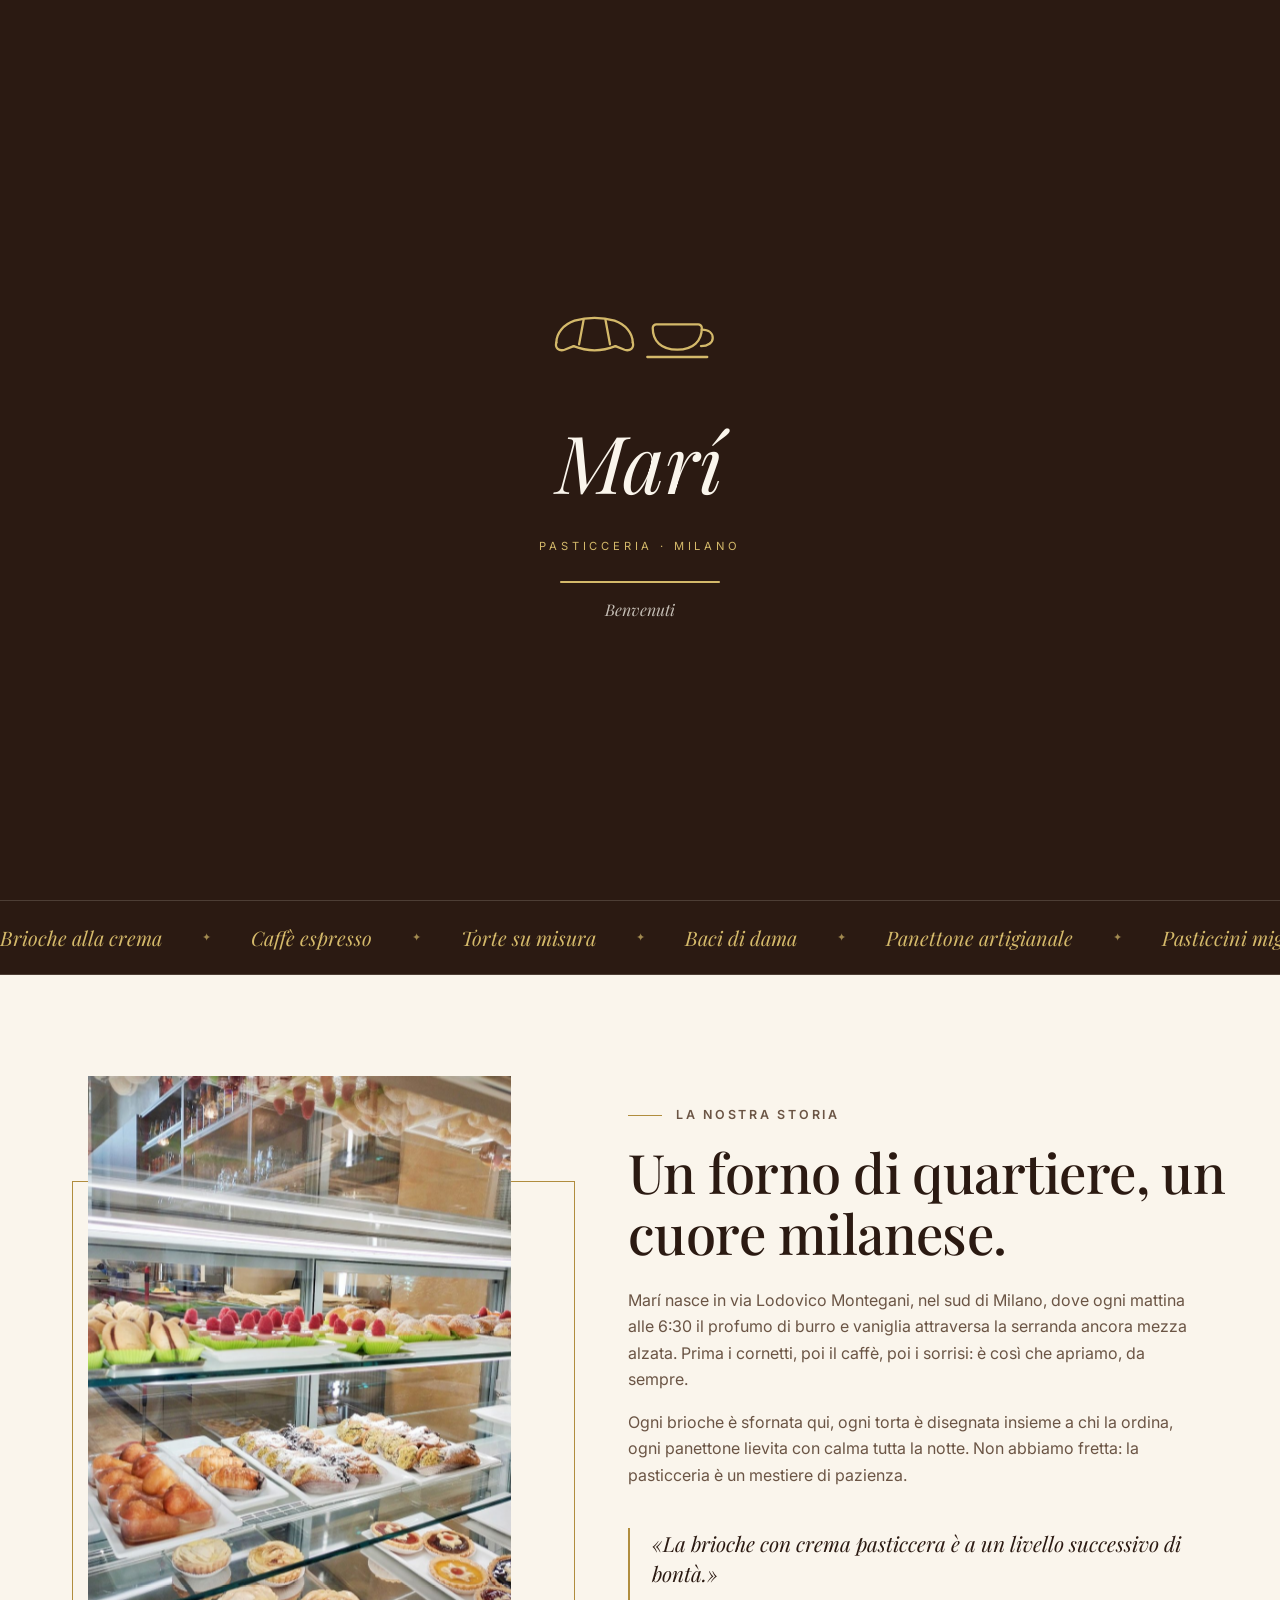
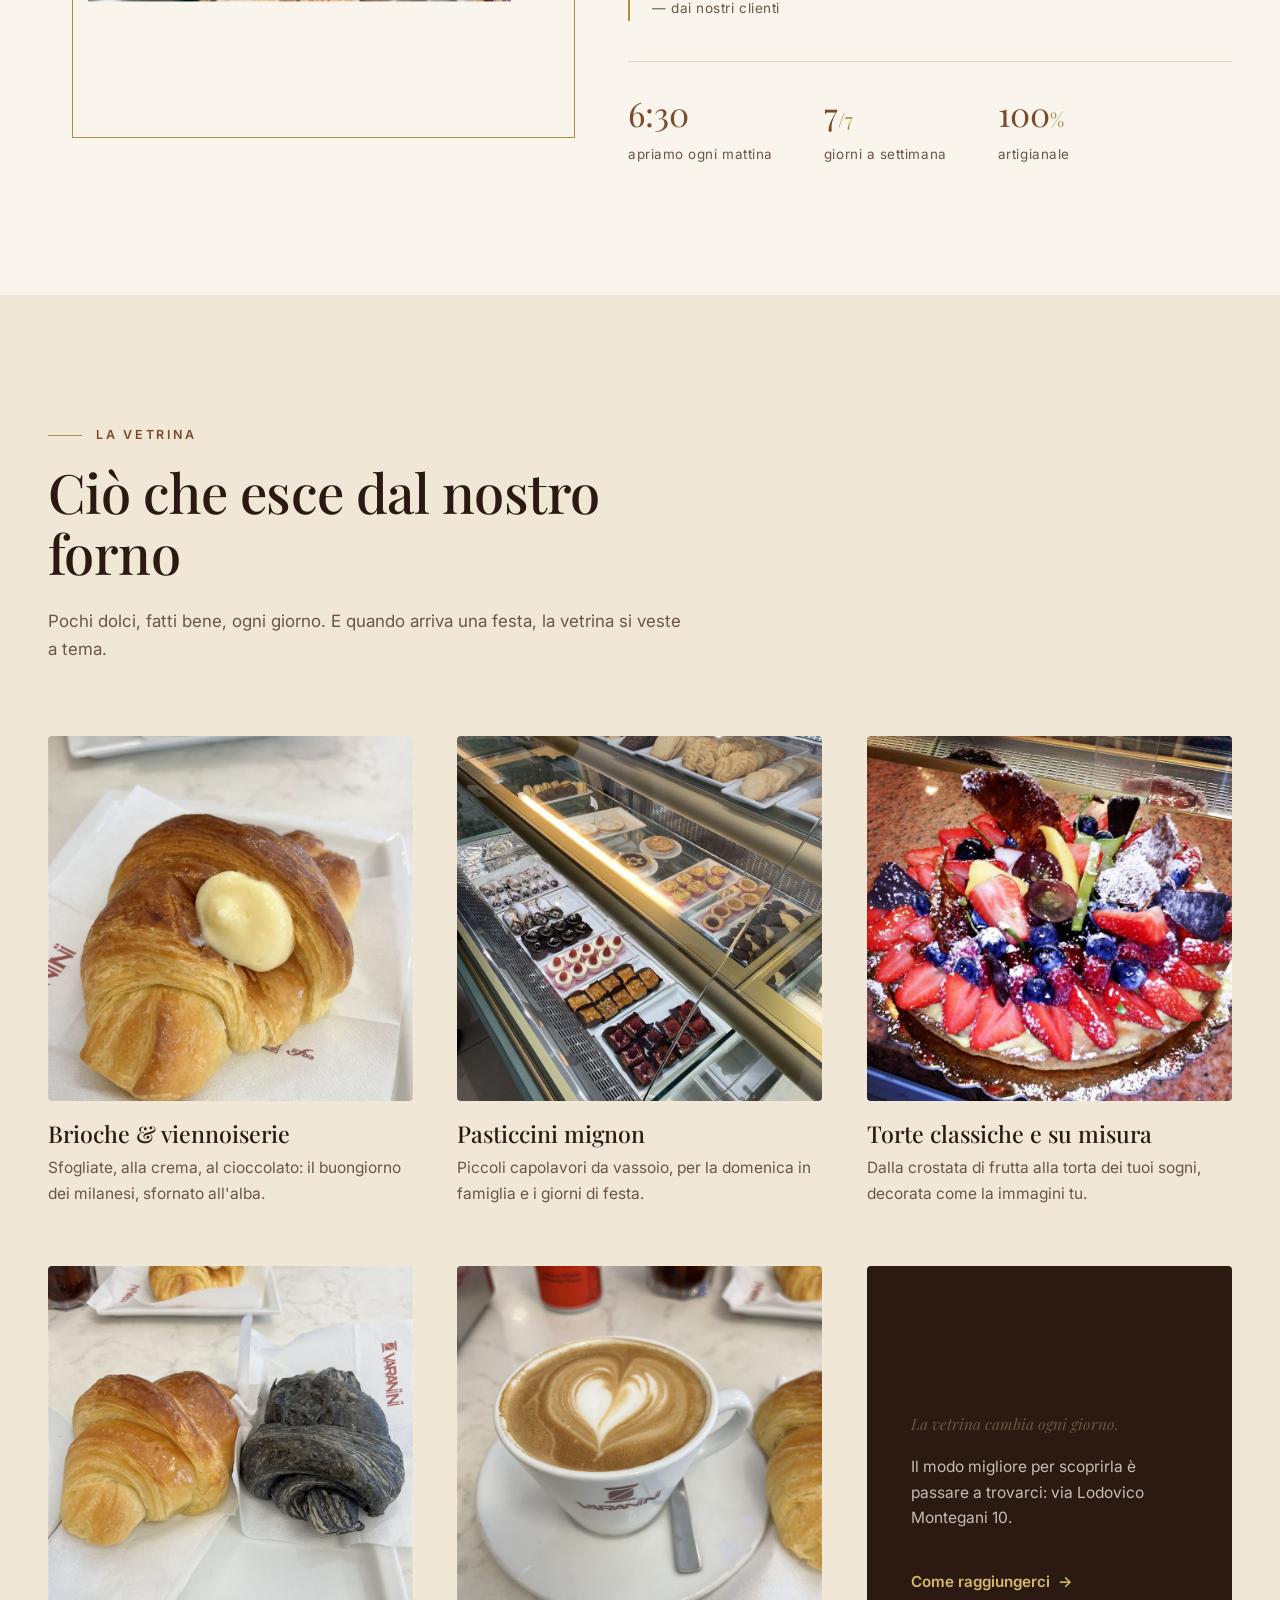
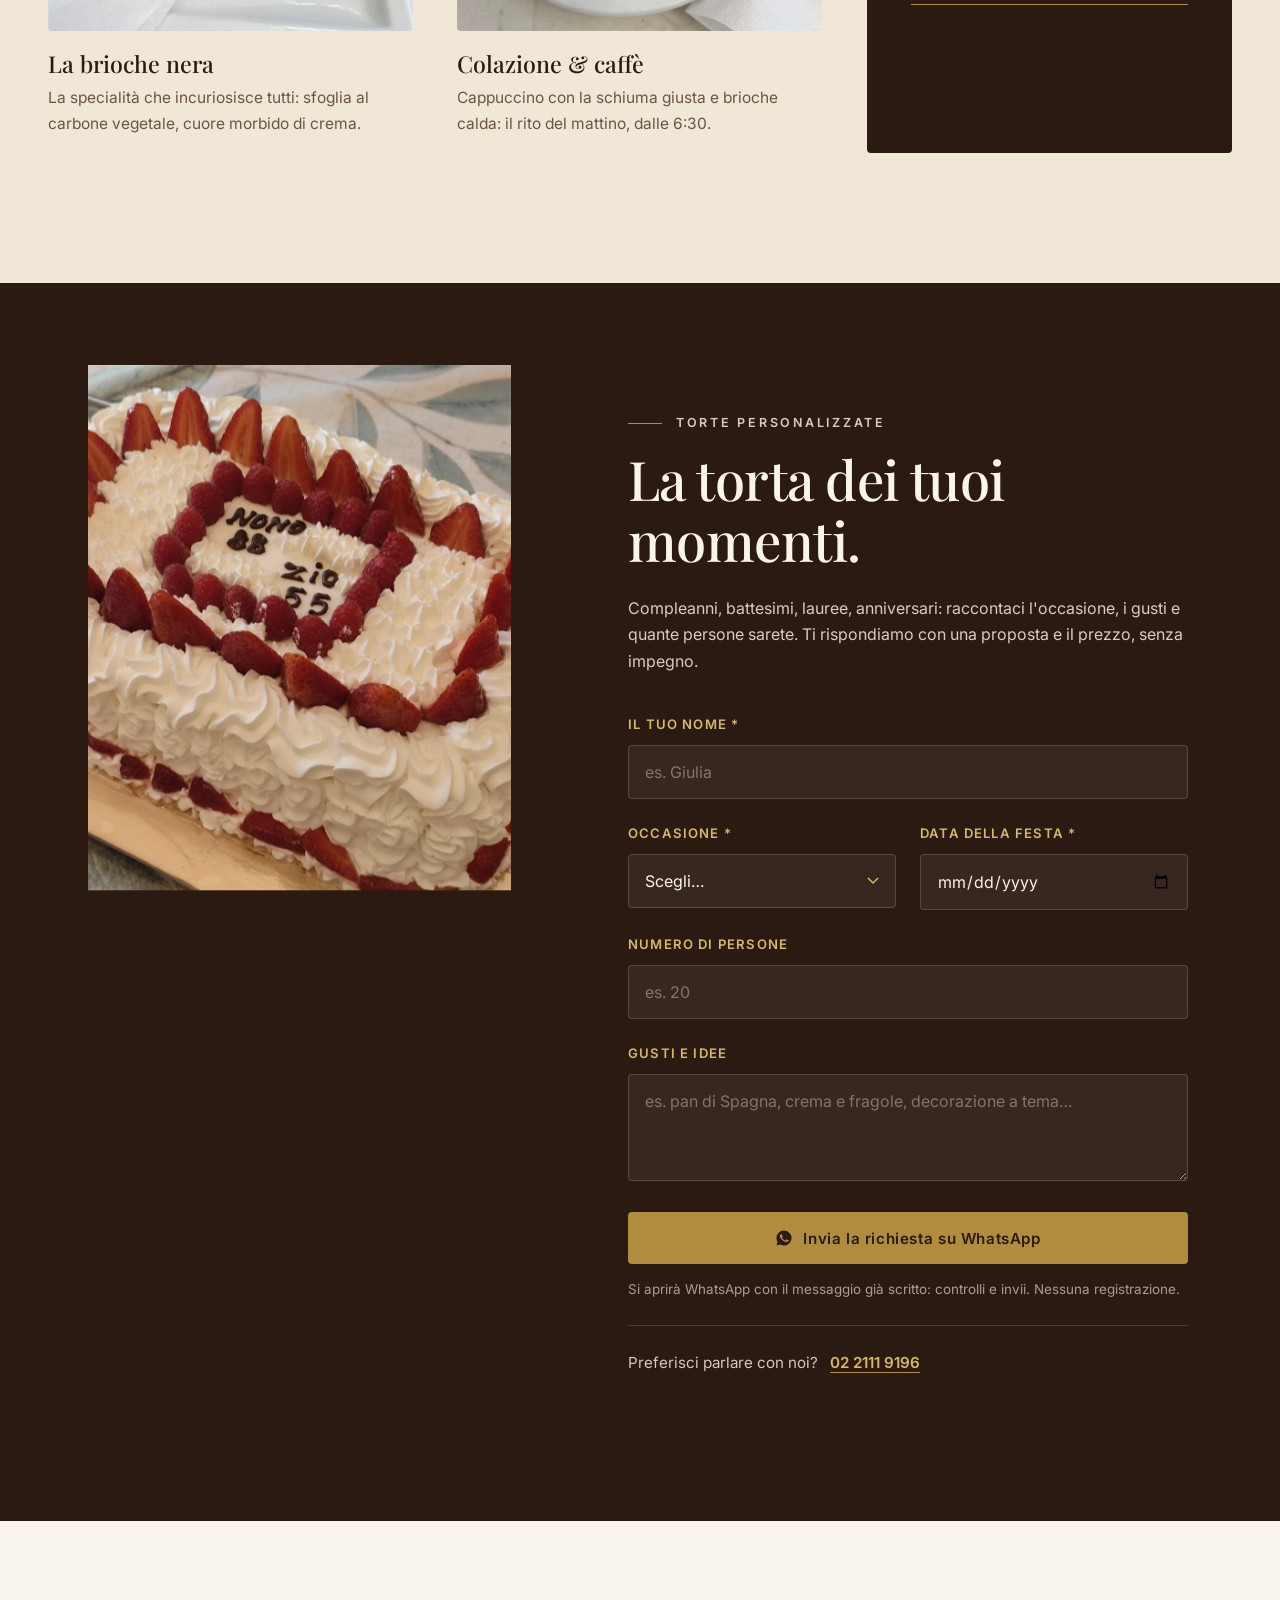
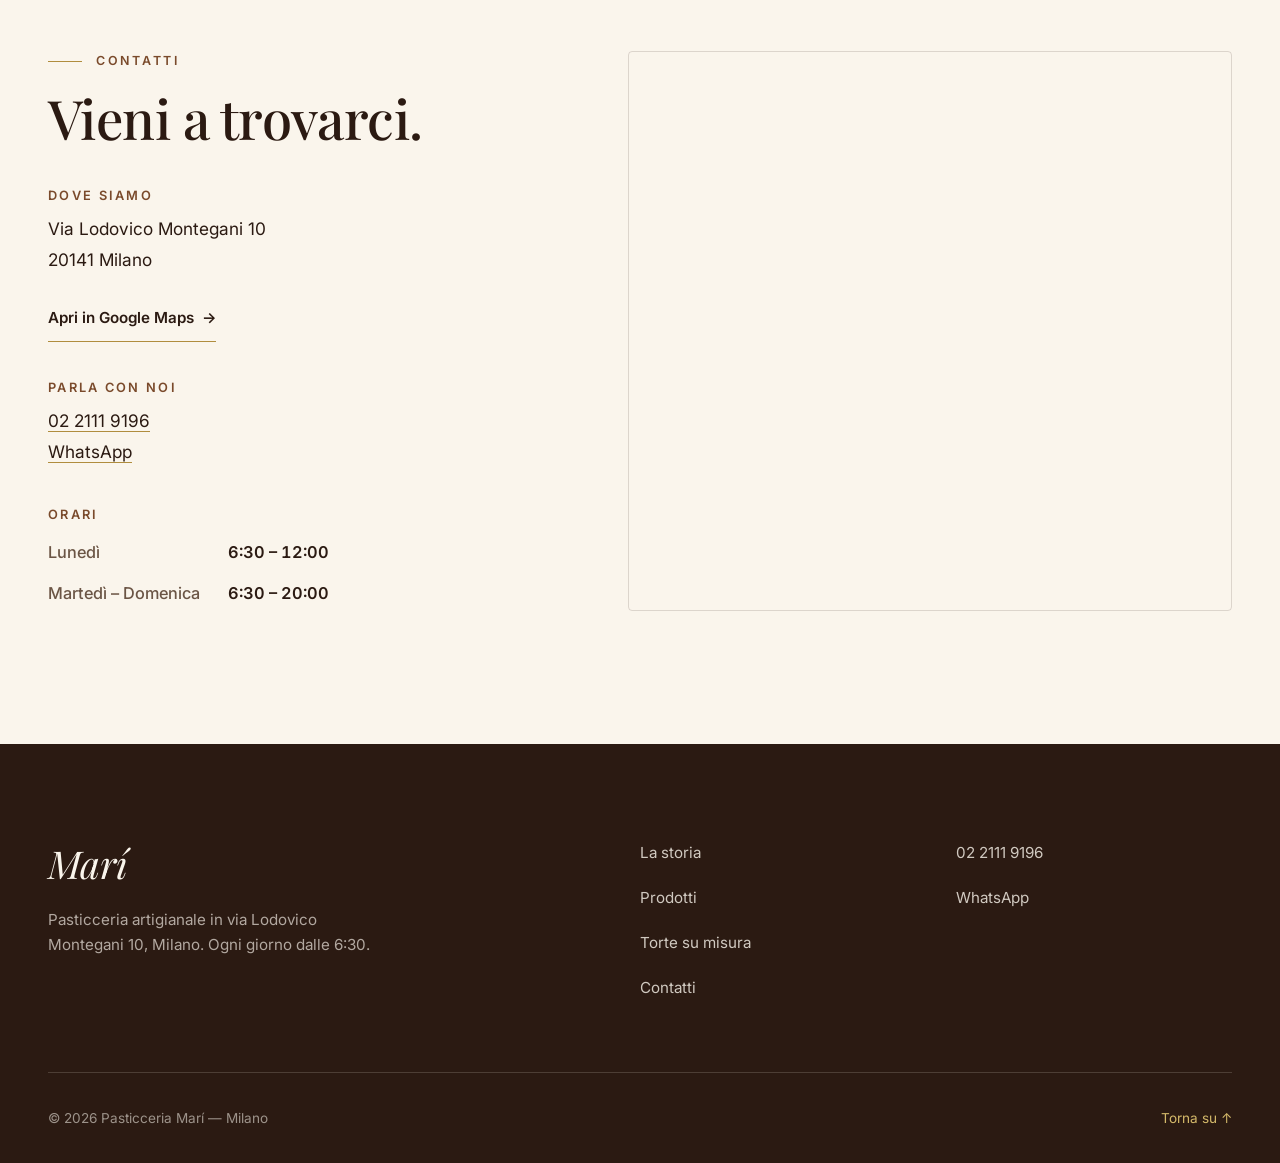
==== commit 0368e052: "Intro con finto caricamento: cornetto e tazzina line-art, vapore, barra e frasi a rotazione (3s) Co-" ====
--- a/index.html
+++ b/index.html
@@ -19,7 +19,7 @@
   <link rel="preconnect" href="https://fonts.gstatic.com" crossorigin>
   <link href="https://fonts.googleapis.com/css2?family=Playfair+Display:ital,wght@0,400;0,500;0,600;0,700;1,400;1,500;1,600&family=Inter:wght@300;400;500;600&display=swap" rel="stylesheet">
 
-  <link rel="stylesheet" href="css/style.css">
+  <link rel="stylesheet" href="css/style.css?v=3">
   <script>document.documentElement.classList.replace('no-js','js');</script>
 
   <script type="application/ld+json">
@@ -53,8 +53,32 @@
   <!-- Preloader -->
   <div class="preloader" id="preloader" aria-hidden="true">
     <div class="preloader__inner">
+      <svg class="preloader__art" viewBox="0 0 220 110" fill="none" stroke="currentColor" stroke-width="2.5" stroke-linecap="round" stroke-linejoin="round" aria-hidden="true">
+        <!-- cornetto -->
+        <g class="pl-draw">
+          <path pathLength="1" d="M18 72 c0 -10 8 -20 20 -24 c7 -2 14 -3 22 -3 s15 1 22 3 c12 4 20 14 20 24"/>
+          <path pathLength="1" d="M18 72 c-2 6 3 10 9 8 l10 -4"/>
+          <path pathLength="1" d="M102 72 c2 6 -3 10 -9 8 l-10 -4"/>
+          <path pathLength="1" d="M48 47 l-5 27"/>
+          <path pathLength="1" d="M72 47 l5 27"/>
+          <path pathLength="1" d="M37 76 c15 6 31 6 46 0"/>
+        </g>
+        <!-- tazzina -->
+        <g class="pl-draw pl-draw--cup">
+          <path pathLength="1" d="M128 52 h46 c2 0 4 2 4 4 c0 14 -9 24 -27 24 s-27 -10 -27 -24 c0 -2 2 -4 4 -4 z"/>
+          <path pathLength="1" d="M178 58 c8 0 12 4 12 9 s-5 9 -13 9"/>
+          <path pathLength="1" d="M118 88 h66"/>
+        </g>
+        <!-- vapore -->
+        <g class="pl-steam">
+          <path pathLength="1" d="M144 42 c-4 -6 4 -8 0 -14"/>
+          <path pathLength="1" d="M160 42 c-4 -6 4 -8 0 -14"/>
+        </g>
+      </svg>
       <span class="preloader__name">Marí</span>
       <span class="preloader__sub">PASTICCERIA · MILANO</span>
+      <span class="preloader__bar" aria-hidden="true"><i></i></span>
+      <span class="preloader__caption" id="preloaderCaption">Il caffè sta salendo…</span>
     </div>
   </div>
 
@@ -360,6 +384,6 @@
     </div>
   </footer>
 
-  <script src="js/main.js" defer></script>
+  <script src="js/main.js?v=3" defer></script>
 </body>
 </html>
--- a/css/style.css
+++ b/css/style.css
@@ -190,6 +190,76 @@
   transition: transform .8s var(--ease-out), visibility 0s .8s;
 }
 .preloader__inner { text-align: center; }
+
+.preloader__art {
+  width: min(200px, 52vw);
+  height: auto;
+  color: var(--gold-light);
+  display: block;
+  margin: 0 auto 18px;
+}
+.pl-draw path {
+  stroke-dasharray: 1;
+  stroke-dashoffset: 1;
+  animation: pl-draw 1.1s var(--ease-out) forwards;
+}
+.pl-draw path:nth-child(2) { animation-delay: .25s; }
+.pl-draw path:nth-child(3) { animation-delay: .35s; }
+.pl-draw path:nth-child(4) { animation-delay: .45s; }
+.pl-draw path:nth-child(5) { animation-delay: .55s; }
+.pl-draw path:nth-child(6) { animation-delay: .65s; }
+.pl-draw--cup path { animation-delay: .5s; }
+.pl-draw--cup path:nth-child(2) { animation-delay: .8s; }
+.pl-draw--cup path:nth-child(3) { animation-delay: .95s; }
+@keyframes pl-draw { to { stroke-dashoffset: 0; } }
+
+.pl-steam path {
+  stroke-dasharray: 1;
+  stroke-dashoffset: 1;
+  opacity: 0;
+  animation: pl-steam 2s ease-in-out 1.3s infinite;
+}
+.pl-steam path:nth-child(2) { animation-delay: 1.7s; }
+@keyframes pl-steam {
+  0%   { stroke-dashoffset: 1; opacity: 0; transform: translateY(3px); }
+  35%  { stroke-dashoffset: 0; opacity: .9; transform: translateY(0); }
+  70%  { opacity: 0; transform: translateY(-4px); }
+  100% { opacity: 0; transform: translateY(-4px); }
+}
+
+.preloader__bar {
+  display: block;
+  width: 160px;
+  height: 2px;
+  margin: 26px auto 0;
+  background: rgba(250, 245, 236, .15);
+  border-radius: 2px;
+  overflow: hidden;
+}
+.preloader__bar i {
+  display: block;
+  height: 100%;
+  background: var(--gold-light);
+  transform: scaleX(0);
+  transform-origin: left;
+  animation: pl-bar 3s cubic-bezier(.4, .2, .3, 1) forwards;
+}
+@keyframes pl-bar { to { transform: scaleX(1); } }
+
+.preloader__caption {
+  display: block;
+  margin-top: 14px;
+  min-height: 1.6em;
+  font-family: var(--font-serif);
+  font-style: italic;
+  font-size: 1rem;
+  color: rgba(250, 245, 236, .75);
+}
+.preloader__caption.flip { animation: pl-caption .5s var(--ease-out); }
+@keyframes pl-caption {
+  from { opacity: 0; transform: translateY(8px); }
+  to   { opacity: 1; transform: none; }
+}
 .preloader__name {
   display: block;
   font-family: var(--font-serif);
@@ -302,6 +372,7 @@
   width: 48px; height: 48px;
   background: none;
   border: none;
+  color: inherit; /* senza questo, iOS/Android usano il blu di sistema dei pulsanti */
   cursor: pointer;
   display: grid;
   place-items: center;
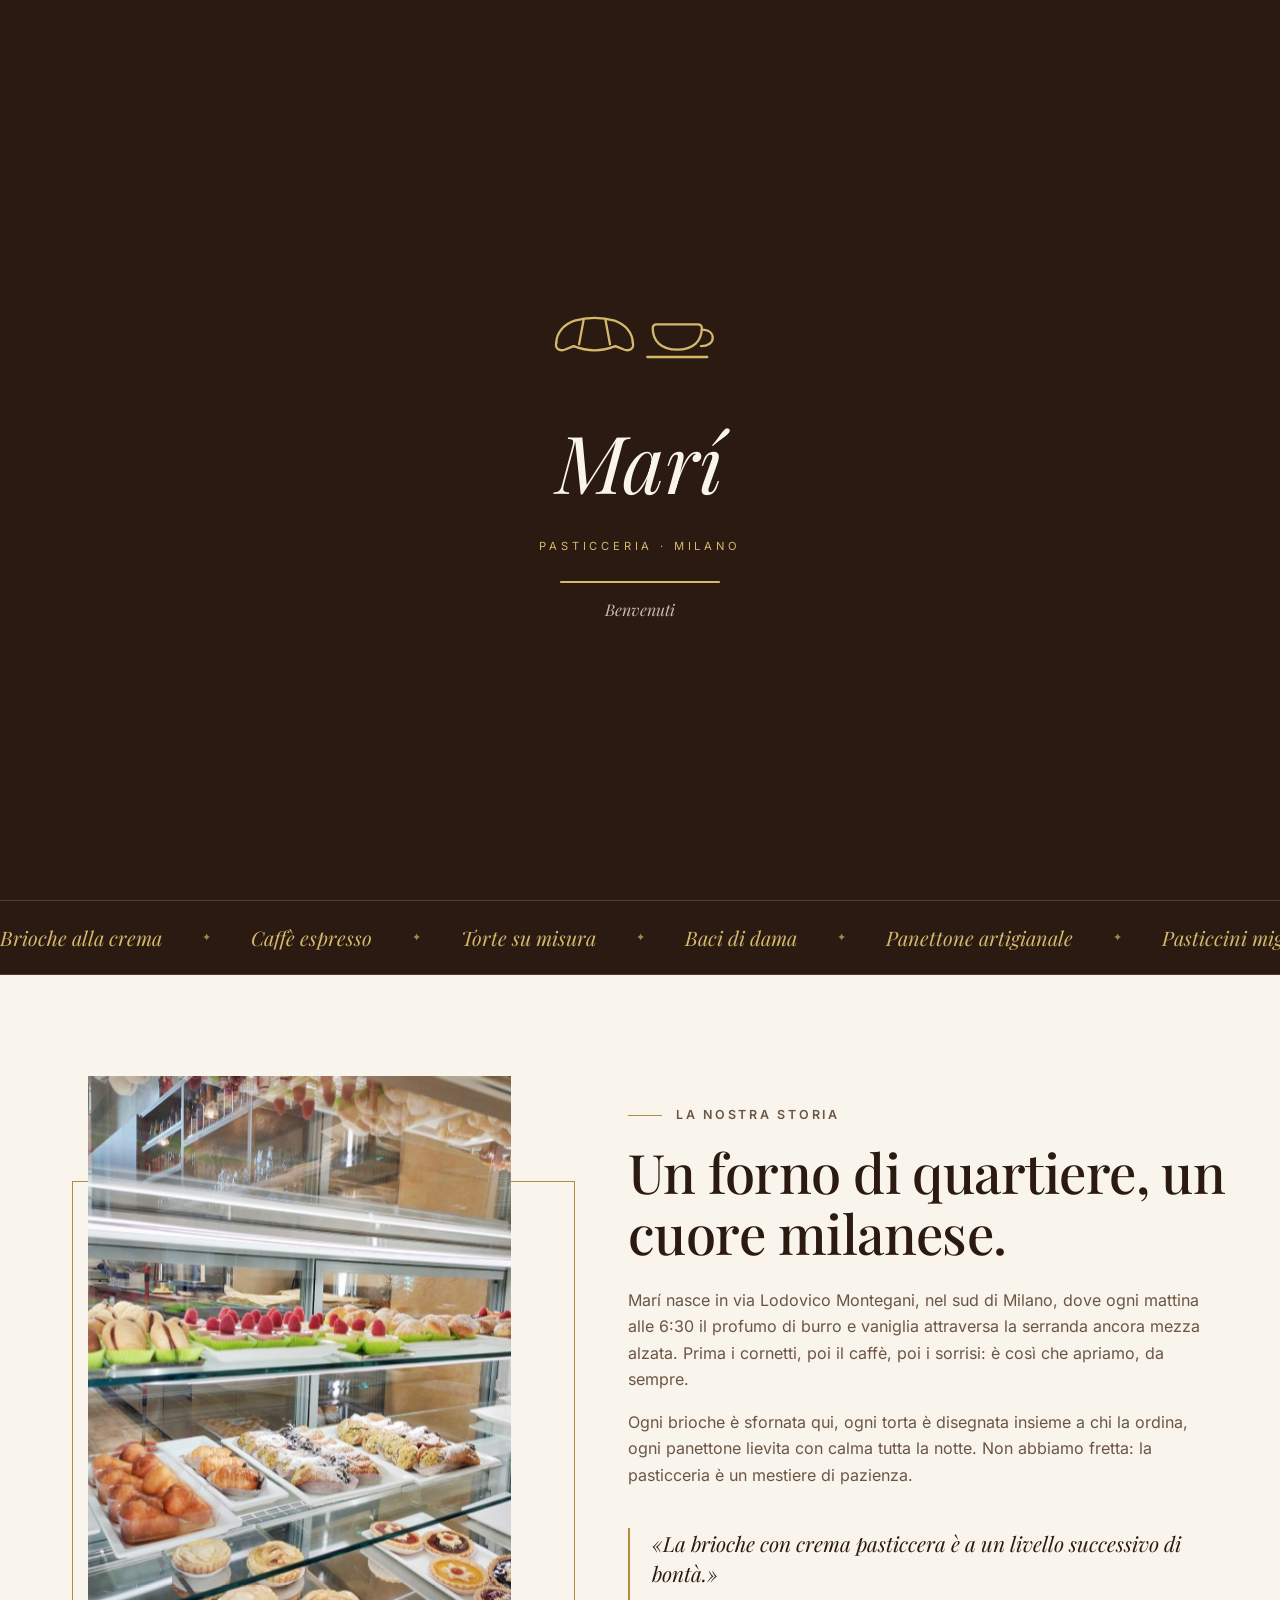
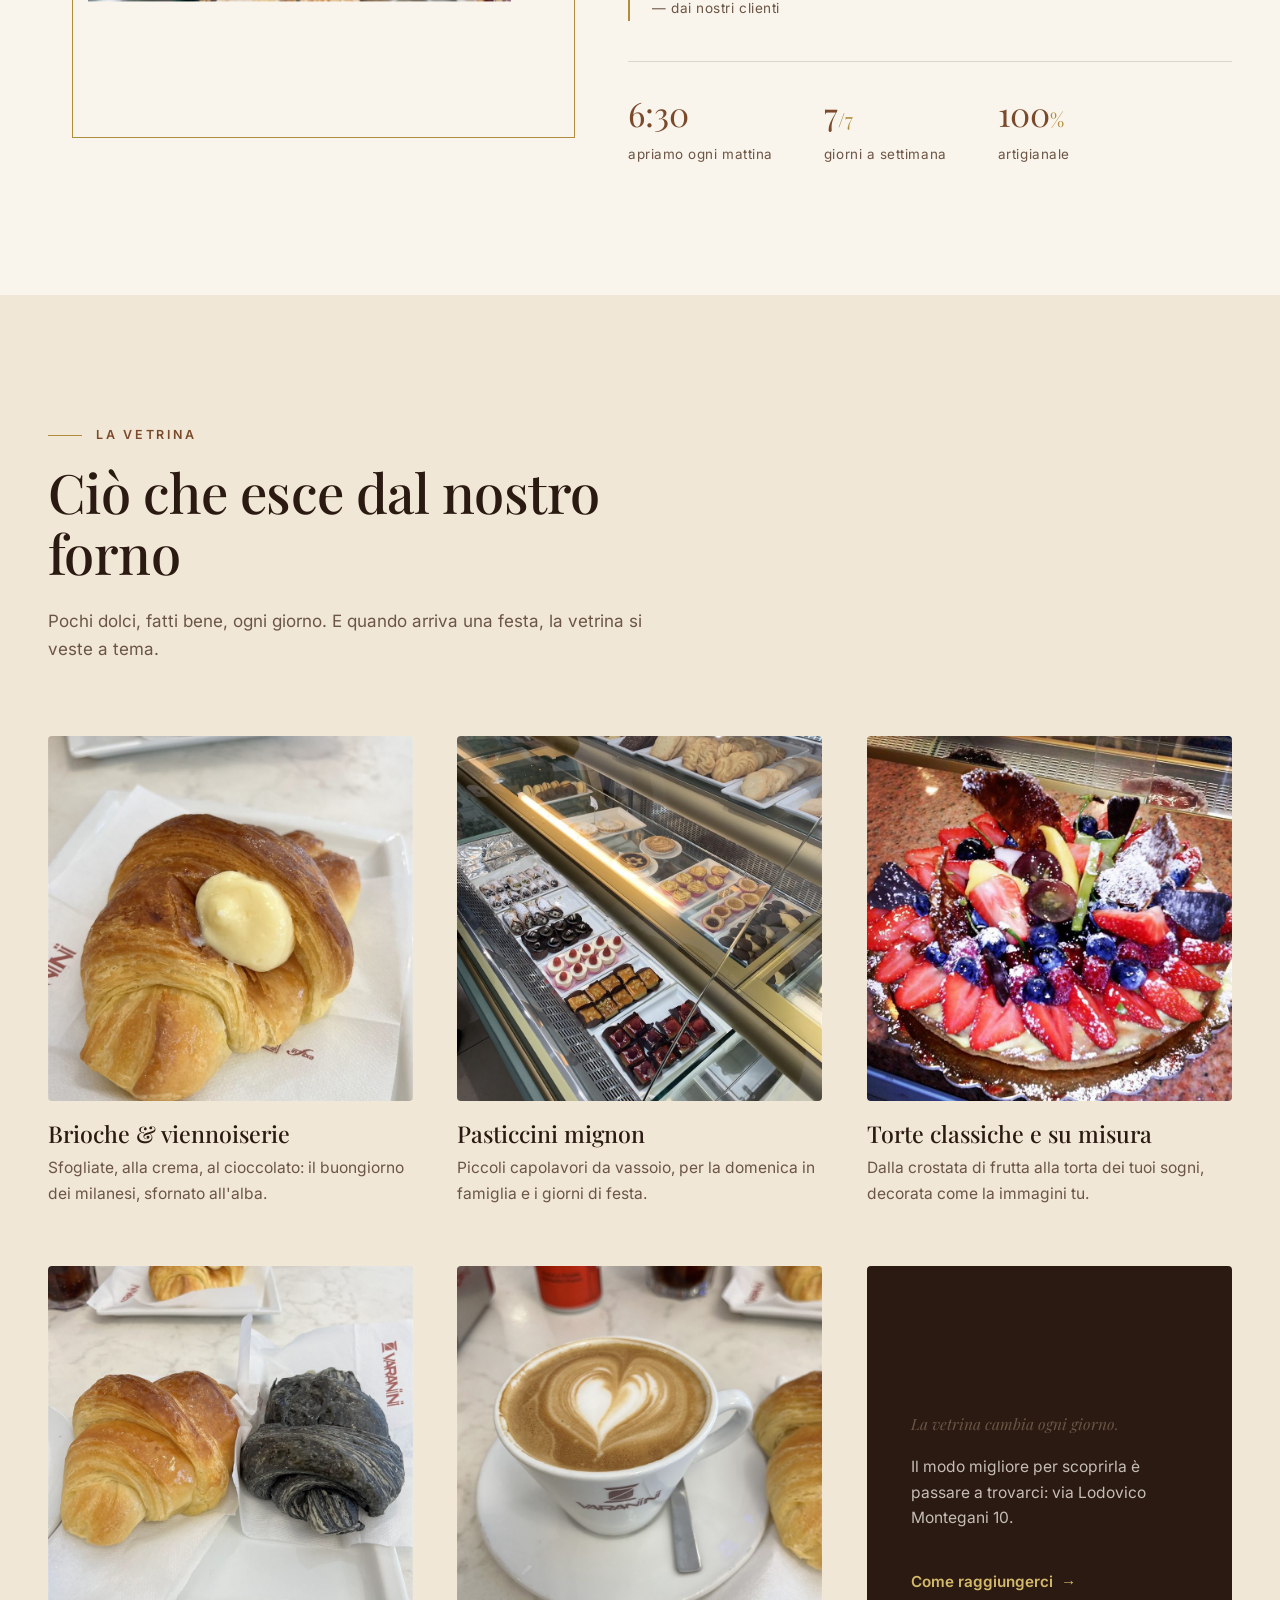
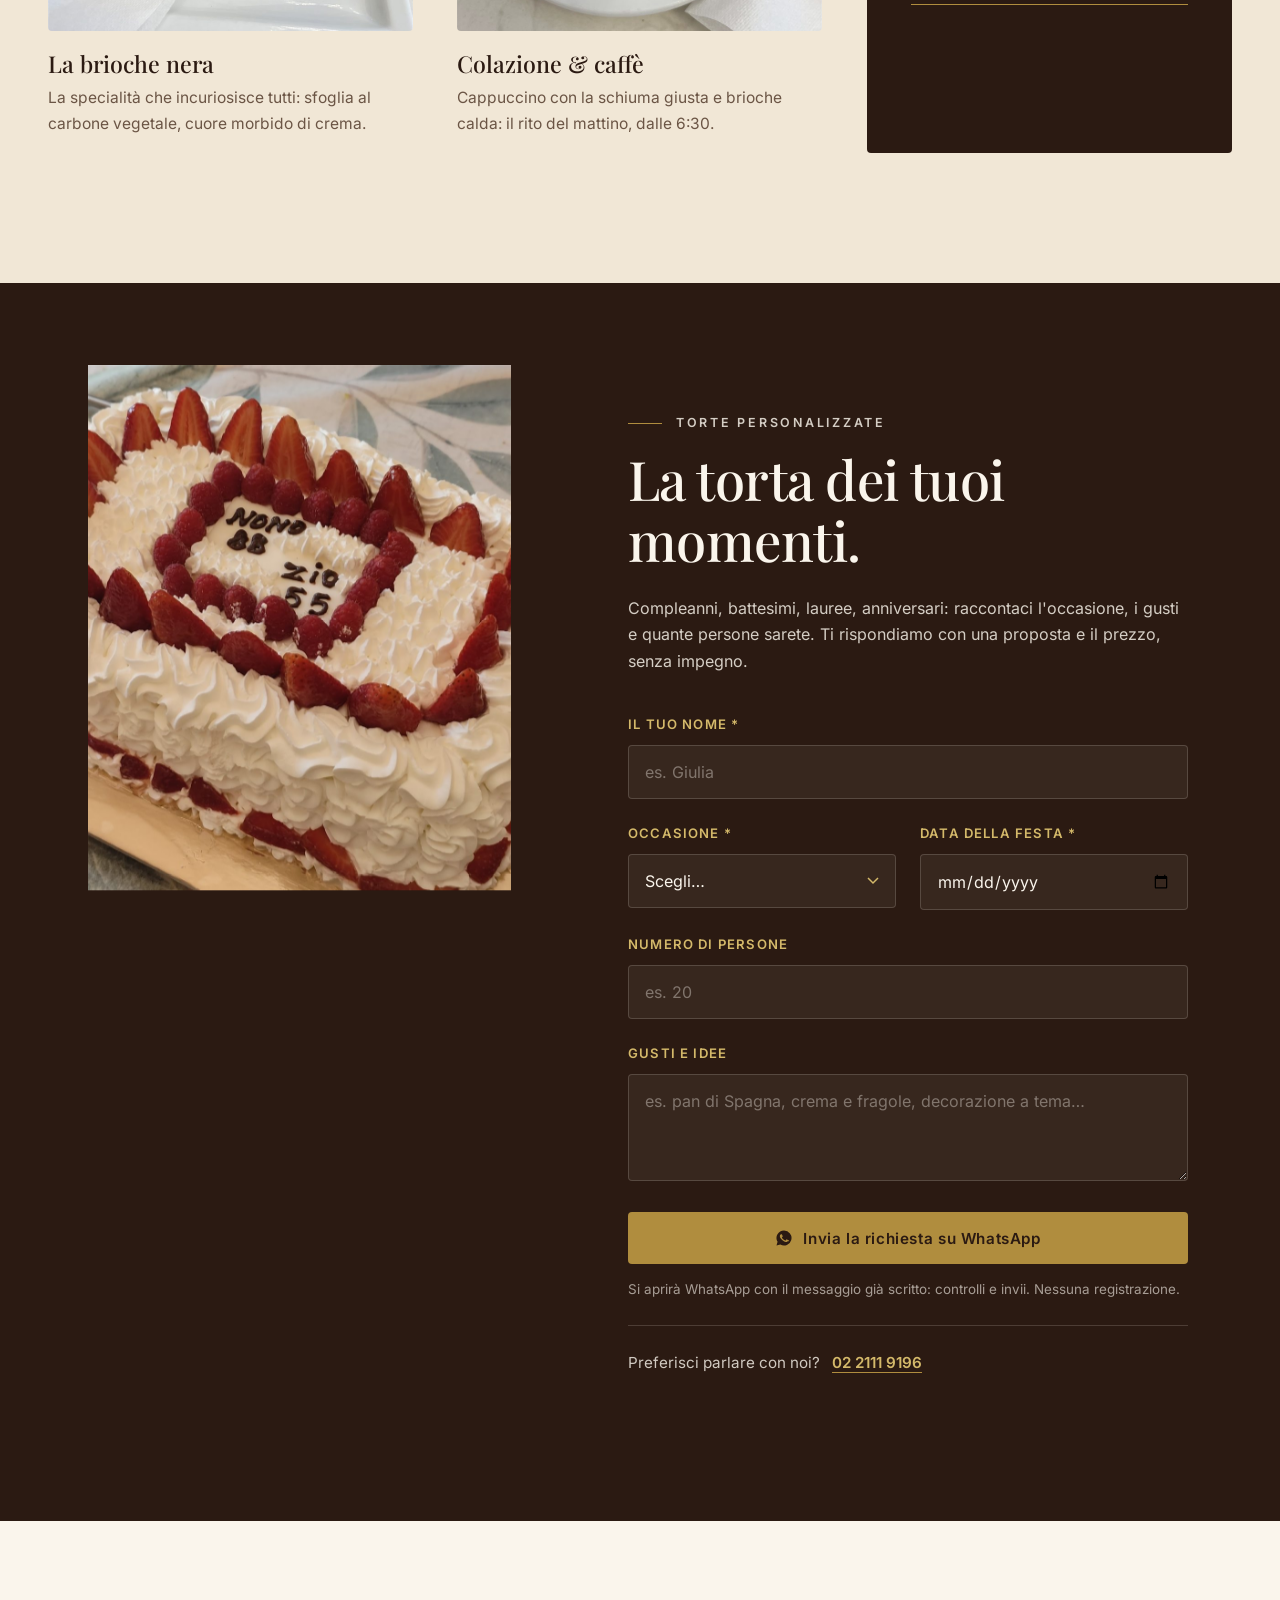
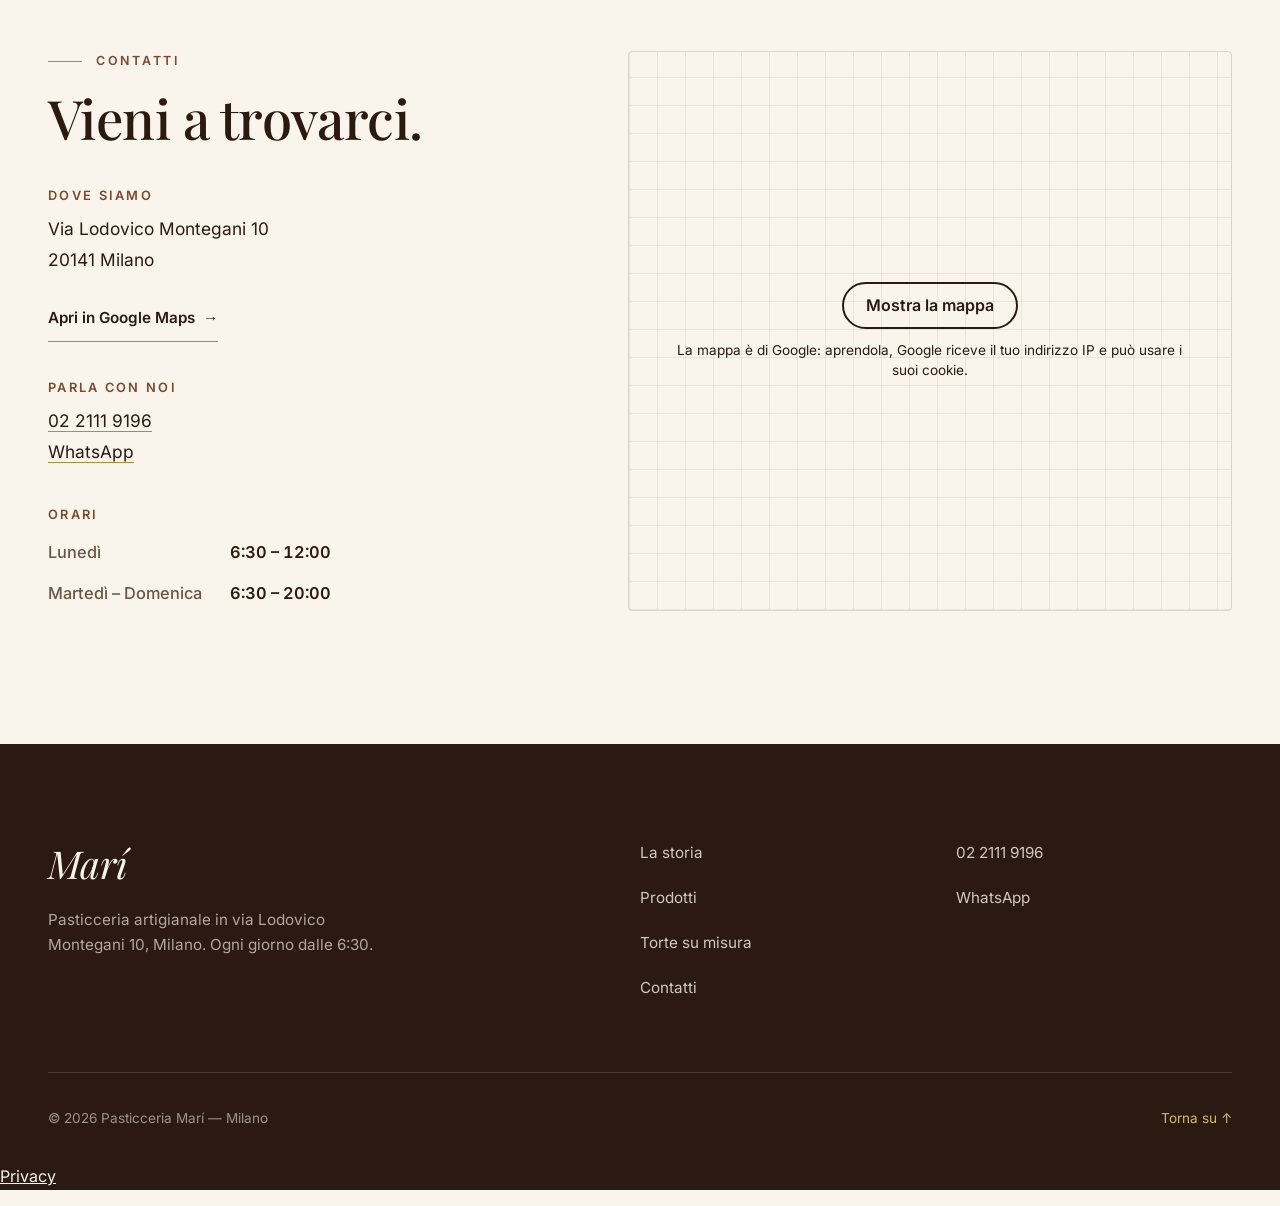
==== commit c7af2270: "Privacy e pulizia: caratteri sul sito, mappa al clic, informativa, noindex - caratteri copiati nel s" ====
--- a/index.html
+++ b/index.html
@@ -3,6 +3,7 @@
 <head>
   <meta charset="UTF-8">
   <meta name="viewport" content="width=device-width, initial-scale=1, viewport-fit=cover">
+  <meta name="robots" content="noindex">
   <title>Pasticceria Marí — Milano · Artigianale ogni mattina dalle 6:30</title>
   <meta name="description" content="Pasticceria Marí, via Lodovico Montegani 10, Milano. Brioche appena sfornate, caffè, pasticcini mignon e torte personalizzate per ogni occasione. Aperti ogni giorno dalle 6:30.">
   <meta name="theme-color" content="#2B1A12">
@@ -15,9 +16,7 @@
 
   <link rel="icon" href="data:image/svg+xml,%3Csvg xmlns='http://www.w3.org/2000/svg' viewBox='0 0 64 64'%3E%3Crect width='64' height='64' rx='14' fill='%232B1A12'/%3E%3Ctext x='32' y='44' font-family='Georgia,serif' font-size='36' font-style='italic' fill='%23D4B96A' text-anchor='middle'%3EM%3C/text%3E%3C/svg%3E">
 
-  <link rel="preconnect" href="https://fonts.googleapis.com">
-  <link rel="preconnect" href="https://fonts.gstatic.com" crossorigin>
-  <link href="https://fonts.googleapis.com/css2?family=Playfair+Display:ital,wght@0,400;0,500;0,600;0,700;1,400;1,500;1,600&family=Inter:wght@300;400;500;600&display=swap" rel="stylesheet">
+  <link rel="stylesheet" href="fonts/fonts.css?v=1">
 
   <link rel="stylesheet" href="css/style.css?v=3">
   <script>document.documentElement.classList.replace('no-js','js');</script>
@@ -349,12 +348,12 @@
         </div>
 
         <div class="contatti__map reveal" style="--d:.25s">
-          <iframe
+          <div class="mappa-clic" data-mappa-clic style="--mappa-h: 320px"><template><iframe
             src="https://www.google.com/maps?q=Pasticceria+Mari,+Via+Lodovico+Montegani+10,+Milano&output=embed"
             title="Mappa — Pasticceria Marí, Via Lodovico Montegani 10, Milano"
             loading="lazy"
             referrerpolicy="no-referrer-when-downgrade"
-            allowfullscreen></iframe>
+            allowfullscreen></iframe></template><div class="mappa-clic__velo"><a class="mappa-clic__btn" href="https://www.google.com/maps/place/Mari/@45.4362573,9.1773945,17z" target="_blank" rel="noopener">Mostra la mappa</a><p class="mappa-clic__nota">La mappa è di Google: aprendola, Google riceve il tuo indirizzo IP e può usare i suoi cookie.</p></div></div>
         </div>
       </div>
     </section>
@@ -382,8 +381,10 @@
       <p>© 2026 Pasticceria Marí — Milano</p>
       <a href="#top" class="footer__top" data-i18n="foot.top">Torna su ↑</a>
     </div>
-  </footer>
+    <p class="privacy-link"><a href="privacy.html">Privacy</a></p>
+</footer>
 
   <script src="js/main.js?v=3" defer></script>
+<script src="js/mappa-clic.js?v=1" defer></script>
 </body>
 </html>
--- a/fonts/fonts.css
+++ b/fonts/fonts.css
@@ -0,0 +1,505 @@
+/* Caratteri ospitati sul sito: nessuna richiesta a Google Fonts o Fontshare (giro privacy 1/10/2026). Licenze in LICENSE.txt. */
+/* cyrillic-ext */
+@font-face {
+  font-family: 'Inter';
+  font-style: normal;
+  font-weight: 300;
+  font-display: swap;
+  src: url(inter-v20-UcC73FwrK3iLTeHuS_nVMrMxCp50SjIa2JL7SUc.woff2) format('woff2');
+  unicode-range: U+0460-052F, U+1C80-1C8A, U+20B4, U+2DE0-2DFF, U+A640-A69F, U+FE2E-FE2F;
+}
+/* cyrillic */
+@font-face {
+  font-family: 'Inter';
+  font-style: normal;
+  font-weight: 300;
+  font-display: swap;
+  src: url(inter-v20-UcC73FwrK3iLTeHuS_nVMrMxCp50SjIa0ZL7SUc.woff2) format('woff2');
+  unicode-range: U+0301, U+0400-045F, U+0490-0491, U+04B0-04B1, U+2116;
+}
+/* greek-ext */
+@font-face {
+  font-family: 'Inter';
+  font-style: normal;
+  font-weight: 300;
+  font-display: swap;
+  src: url(inter-v20-UcC73FwrK3iLTeHuS_nVMrMxCp50SjIa2ZL7SUc.woff2) format('woff2');
+  unicode-range: U+1F00-1FFF;
+}
+/* greek */
+@font-face {
+  font-family: 'Inter';
+  font-style: normal;
+  font-weight: 300;
+  font-display: swap;
+  src: url(inter-v20-UcC73FwrK3iLTeHuS_nVMrMxCp50SjIa1pL7SUc.woff2) format('woff2');
+  unicode-range: U+0370-0377, U+037A-037F, U+0384-038A, U+038C, U+038E-03A1, U+03A3-03FF;
+}
+/* vietnamese */
+@font-face {
+  font-family: 'Inter';
+  font-style: normal;
+  font-weight: 300;
+  font-display: swap;
+  src: url(inter-v20-UcC73FwrK3iLTeHuS_nVMrMxCp50SjIa2pL7SUc.woff2) format('woff2');
+  unicode-range: U+0102-0103, U+0110-0111, U+0128-0129, U+0168-0169, U+01A0-01A1, U+01AF-01B0, U+0300-0301, U+0303-0304, U+0308-0309, U+0323, U+0329, U+1EA0-1EF9, U+20AB;
+}
+/* latin-ext */
+@font-face {
+  font-family: 'Inter';
+  font-style: normal;
+  font-weight: 300;
+  font-display: swap;
+  src: url(inter-v20-UcC73FwrK3iLTeHuS_nVMrMxCp50SjIa25L7SUc.woff2) format('woff2');
+  unicode-range: U+0100-02BA, U+02BD-02C5, U+02C7-02CC, U+02CE-02D7, U+02DD-02FF, U+0304, U+0308, U+0329, U+1D00-1DBF, U+1E00-1E9F, U+1EF2-1EFF, U+2020, U+20A0-20AB, U+20AD-20C0, U+2113, U+2C60-2C7F, U+A720-A7FF;
+}
+/* latin */
+@font-face {
+  font-family: 'Inter';
+  font-style: normal;
+  font-weight: 300;
+  font-display: swap;
+  src: url(inter-v20-UcC73FwrK3iLTeHuS_nVMrMxCp50SjIa1ZL7.woff2) format('woff2');
+  unicode-range: U+0000-00FF, U+0131, U+0152-0153, U+02BB-02BC, U+02C6, U+02DA, U+02DC, U+0304, U+0308, U+0329, U+2000-206F, U+20AC, U+2122, U+2191, U+2193, U+2212, U+2215, U+FEFF, U+FFFD;
+}
+/* cyrillic-ext */
+@font-face {
+  font-family: 'Inter';
+  font-style: normal;
+  font-weight: 400;
+  font-display: swap;
+  src: url(inter-v20-UcC73FwrK3iLTeHuS_nVMrMxCp50SjIa2JL7SUc.woff2) format('woff2');
+  unicode-range: U+0460-052F, U+1C80-1C8A, U+20B4, U+2DE0-2DFF, U+A640-A69F, U+FE2E-FE2F;
+}
+/* cyrillic */
+@font-face {
+  font-family: 'Inter';
+  font-style: normal;
+  font-weight: 400;
+  font-display: swap;
+  src: url(inter-v20-UcC73FwrK3iLTeHuS_nVMrMxCp50SjIa0ZL7SUc.woff2) format('woff2');
+  unicode-range: U+0301, U+0400-045F, U+0490-0491, U+04B0-04B1, U+2116;
+}
+/* greek-ext */
+@font-face {
+  font-family: 'Inter';
+  font-style: normal;
+  font-weight: 400;
+  font-display: swap;
+  src: url(inter-v20-UcC73FwrK3iLTeHuS_nVMrMxCp50SjIa2ZL7SUc.woff2) format('woff2');
+  unicode-range: U+1F00-1FFF;
+}
+/* greek */
+@font-face {
+  font-family: 'Inter';
+  font-style: normal;
+  font-weight: 400;
+  font-display: swap;
+  src: url(inter-v20-UcC73FwrK3iLTeHuS_nVMrMxCp50SjIa1pL7SUc.woff2) format('woff2');
+  unicode-range: U+0370-0377, U+037A-037F, U+0384-038A, U+038C, U+038E-03A1, U+03A3-03FF;
+}
+/* vietnamese */
+@font-face {
+  font-family: 'Inter';
+  font-style: normal;
+  font-weight: 400;
+  font-display: swap;
+  src: url(inter-v20-UcC73FwrK3iLTeHuS_nVMrMxCp50SjIa2pL7SUc.woff2) format('woff2');
+  unicode-range: U+0102-0103, U+0110-0111, U+0128-0129, U+0168-0169, U+01A0-01A1, U+01AF-01B0, U+0300-0301, U+0303-0304, U+0308-0309, U+0323, U+0329, U+1EA0-1EF9, U+20AB;
+}
+/* latin-ext */
+@font-face {
+  font-family: 'Inter';
+  font-style: normal;
+  font-weight: 400;
+  font-display: swap;
+  src: url(inter-v20-UcC73FwrK3iLTeHuS_nVMrMxCp50SjIa25L7SUc.woff2) format('woff2');
+  unicode-range: U+0100-02BA, U+02BD-02C5, U+02C7-02CC, U+02CE-02D7, U+02DD-02FF, U+0304, U+0308, U+0329, U+1D00-1DBF, U+1E00-1E9F, U+1EF2-1EFF, U+2020, U+20A0-20AB, U+20AD-20C0, U+2113, U+2C60-2C7F, U+A720-A7FF;
+}
+/* latin */
+@font-face {
+  font-family: 'Inter';
+  font-style: normal;
+  font-weight: 400;
+  font-display: swap;
+  src: url(inter-v20-UcC73FwrK3iLTeHuS_nVMrMxCp50SjIa1ZL7.woff2) format('woff2');
+  unicode-range: U+0000-00FF, U+0131, U+0152-0153, U+02BB-02BC, U+02C6, U+02DA, U+02DC, U+0304, U+0308, U+0329, U+2000-206F, U+20AC, U+2122, U+2191, U+2193, U+2212, U+2215, U+FEFF, U+FFFD;
+}
+/* cyrillic-ext */
+@font-face {
+  font-family: 'Inter';
+  font-style: normal;
+  font-weight: 500;
+  font-display: swap;
+  src: url(inter-v20-UcC73FwrK3iLTeHuS_nVMrMxCp50SjIa2JL7SUc.woff2) format('woff2');
+  unicode-range: U+0460-052F, U+1C80-1C8A, U+20B4, U+2DE0-2DFF, U+A640-A69F, U+FE2E-FE2F;
+}
+/* cyrillic */
+@font-face {
+  font-family: 'Inter';
+  font-style: normal;
+  font-weight: 500;
+  font-display: swap;
+  src: url(inter-v20-UcC73FwrK3iLTeHuS_nVMrMxCp50SjIa0ZL7SUc.woff2) format('woff2');
+  unicode-range: U+0301, U+0400-045F, U+0490-0491, U+04B0-04B1, U+2116;
+}
+/* greek-ext */
+@font-face {
+  font-family: 'Inter';
+  font-style: normal;
+  font-weight: 500;
+  font-display: swap;
+  src: url(inter-v20-UcC73FwrK3iLTeHuS_nVMrMxCp50SjIa2ZL7SUc.woff2) format('woff2');
+  unicode-range: U+1F00-1FFF;
+}
+/* greek */
+@font-face {
+  font-family: 'Inter';
+  font-style: normal;
+  font-weight: 500;
+  font-display: swap;
+  src: url(inter-v20-UcC73FwrK3iLTeHuS_nVMrMxCp50SjIa1pL7SUc.woff2) format('woff2');
+  unicode-range: U+0370-0377, U+037A-037F, U+0384-038A, U+038C, U+038E-03A1, U+03A3-03FF;
+}
+/* vietnamese */
+@font-face {
+  font-family: 'Inter';
+  font-style: normal;
+  font-weight: 500;
+  font-display: swap;
+  src: url(inter-v20-UcC73FwrK3iLTeHuS_nVMrMxCp50SjIa2pL7SUc.woff2) format('woff2');
+  unicode-range: U+0102-0103, U+0110-0111, U+0128-0129, U+0168-0169, U+01A0-01A1, U+01AF-01B0, U+0300-0301, U+0303-0304, U+0308-0309, U+0323, U+0329, U+1EA0-1EF9, U+20AB;
+}
+/* latin-ext */
+@font-face {
+  font-family: 'Inter';
+  font-style: normal;
+  font-weight: 500;
+  font-display: swap;
+  src: url(inter-v20-UcC73FwrK3iLTeHuS_nVMrMxCp50SjIa25L7SUc.woff2) format('woff2');
+  unicode-range: U+0100-02BA, U+02BD-02C5, U+02C7-02CC, U+02CE-02D7, U+02DD-02FF, U+0304, U+0308, U+0329, U+1D00-1DBF, U+1E00-1E9F, U+1EF2-1EFF, U+2020, U+20A0-20AB, U+20AD-20C0, U+2113, U+2C60-2C7F, U+A720-A7FF;
+}
+/* latin */
+@font-face {
+  font-family: 'Inter';
+  font-style: normal;
+  font-weight: 500;
+  font-display: swap;
+  src: url(inter-v20-UcC73FwrK3iLTeHuS_nVMrMxCp50SjIa1ZL7.woff2) format('woff2');
+  unicode-range: U+0000-00FF, U+0131, U+0152-0153, U+02BB-02BC, U+02C6, U+02DA, U+02DC, U+0304, U+0308, U+0329, U+2000-206F, U+20AC, U+2122, U+2191, U+2193, U+2212, U+2215, U+FEFF, U+FFFD;
+}
+/* cyrillic-ext */
+@font-face {
+  font-family: 'Inter';
+  font-style: normal;
+  font-weight: 600;
+  font-display: swap;
+  src: url(inter-v20-UcC73FwrK3iLTeHuS_nVMrMxCp50SjIa2JL7SUc.woff2) format('woff2');
+  unicode-range: U+0460-052F, U+1C80-1C8A, U+20B4, U+2DE0-2DFF, U+A640-A69F, U+FE2E-FE2F;
+}
+/* cyrillic */
+@font-face {
+  font-family: 'Inter';
+  font-style: normal;
+  font-weight: 600;
+  font-display: swap;
+  src: url(inter-v20-UcC73FwrK3iLTeHuS_nVMrMxCp50SjIa0ZL7SUc.woff2) format('woff2');
+  unicode-range: U+0301, U+0400-045F, U+0490-0491, U+04B0-04B1, U+2116;
+}
+/* greek-ext */
+@font-face {
+  font-family: 'Inter';
+  font-style: normal;
+  font-weight: 600;
+  font-display: swap;
+  src: url(inter-v20-UcC73FwrK3iLTeHuS_nVMrMxCp50SjIa2ZL7SUc.woff2) format('woff2');
+  unicode-range: U+1F00-1FFF;
+}
+/* greek */
+@font-face {
+  font-family: 'Inter';
+  font-style: normal;
+  font-weight: 600;
+  font-display: swap;
+  src: url(inter-v20-UcC73FwrK3iLTeHuS_nVMrMxCp50SjIa1pL7SUc.woff2) format('woff2');
+  unicode-range: U+0370-0377, U+037A-037F, U+0384-038A, U+038C, U+038E-03A1, U+03A3-03FF;
+}
+/* vietnamese */
+@font-face {
+  font-family: 'Inter';
+  font-style: normal;
+  font-weight: 600;
+  font-display: swap;
+  src: url(inter-v20-UcC73FwrK3iLTeHuS_nVMrMxCp50SjIa2pL7SUc.woff2) format('woff2');
+  unicode-range: U+0102-0103, U+0110-0111, U+0128-0129, U+0168-0169, U+01A0-01A1, U+01AF-01B0, U+0300-0301, U+0303-0304, U+0308-0309, U+0323, U+0329, U+1EA0-1EF9, U+20AB;
+}
+/* latin-ext */
+@font-face {
+  font-family: 'Inter';
+  font-style: normal;
+  font-weight: 600;
+  font-display: swap;
+  src: url(inter-v20-UcC73FwrK3iLTeHuS_nVMrMxCp50SjIa25L7SUc.woff2) format('woff2');
+  unicode-range: U+0100-02BA, U+02BD-02C5, U+02C7-02CC, U+02CE-02D7, U+02DD-02FF, U+0304, U+0308, U+0329, U+1D00-1DBF, U+1E00-1E9F, U+1EF2-1EFF, U+2020, U+20A0-20AB, U+20AD-20C0, U+2113, U+2C60-2C7F, U+A720-A7FF;
+}
+/* latin */
+@font-face {
+  font-family: 'Inter';
+  font-style: normal;
+  font-weight: 600;
+  font-display: swap;
+  src: url(inter-v20-UcC73FwrK3iLTeHuS_nVMrMxCp50SjIa1ZL7.woff2) format('woff2');
+  unicode-range: U+0000-00FF, U+0131, U+0152-0153, U+02BB-02BC, U+02C6, U+02DA, U+02DC, U+0304, U+0308, U+0329, U+2000-206F, U+20AC, U+2122, U+2191, U+2193, U+2212, U+2215, U+FEFF, U+FFFD;
+}
+/* cyrillic */
+@font-face {
+  font-family: 'Playfair Display';
+  font-style: italic;
+  font-weight: 400;
+  font-display: swap;
+  src: url(playfairdisplay-v40-nuFkD-vYSZviVYUb_rj3ij__anPXDTnohkk72xU.woff2) format('woff2');
+  unicode-range: U+0301, U+0400-045F, U+0490-0491, U+04B0-04B1, U+2116;
+}
+/* vietnamese */
+@font-face {
+  font-family: 'Playfair Display';
+  font-style: italic;
+  font-weight: 400;
+  font-display: swap;
+  src: url(playfairdisplay-v40-nuFkD-vYSZviVYUb_rj3ij__anPXDTnojUk72xU.woff2) format('woff2');
+  unicode-range: U+0102-0103, U+0110-0111, U+0128-0129, U+0168-0169, U+01A0-01A1, U+01AF-01B0, U+0300-0301, U+0303-0304, U+0308-0309, U+0323, U+0329, U+1EA0-1EF9, U+20AB;
+}
+/* latin-ext */
+@font-face {
+  font-family: 'Playfair Display';
+  font-style: italic;
+  font-weight: 400;
+  font-display: swap;
+  src: url(playfairdisplay-v40-nuFkD-vYSZviVYUb_rj3ij__anPXDTnojEk72xU.woff2) format('woff2');
+  unicode-range: U+0100-02BA, U+02BD-02C5, U+02C7-02CC, U+02CE-02D7, U+02DD-02FF, U+0304, U+0308, U+0329, U+1D00-1DBF, U+1E00-1E9F, U+1EF2-1EFF, U+2020, U+20A0-20AB, U+20AD-20C0, U+2113, U+2C60-2C7F, U+A720-A7FF;
+}
+/* latin */
+@font-face {
+  font-family: 'Playfair Display';
+  font-style: italic;
+  font-weight: 400;
+  font-display: swap;
+  src: url(playfairdisplay-v40-nuFkD-vYSZviVYUb_rj3ij__anPXDTnogkk7.woff2) format('woff2');
+  unicode-range: U+0000-00FF, U+0131, U+0152-0153, U+02BB-02BC, U+02C6, U+02DA, U+02DC, U+0304, U+0308, U+0329, U+2000-206F, U+20AC, U+2122, U+2191, U+2193, U+2212, U+2215, U+FEFF, U+FFFD;
+}
+/* cyrillic */
+@font-face {
+  font-family: 'Playfair Display';
+  font-style: italic;
+  font-weight: 500;
+  font-display: swap;
+  src: url(playfairdisplay-v40-nuFkD-vYSZviVYUb_rj3ij__anPXDTnohkk72xU.woff2) format('woff2');
+  unicode-range: U+0301, U+0400-045F, U+0490-0491, U+04B0-04B1, U+2116;
+}
+/* vietnamese */
+@font-face {
+  font-family: 'Playfair Display';
+  font-style: italic;
+  font-weight: 500;
+  font-display: swap;
+  src: url(playfairdisplay-v40-nuFkD-vYSZviVYUb_rj3ij__anPXDTnojUk72xU.woff2) format('woff2');
+  unicode-range: U+0102-0103, U+0110-0111, U+0128-0129, U+0168-0169, U+01A0-01A1, U+01AF-01B0, U+0300-0301, U+0303-0304, U+0308-0309, U+0323, U+0329, U+1EA0-1EF9, U+20AB;
+}
+/* latin-ext */
+@font-face {
+  font-family: 'Playfair Display';
+  font-style: italic;
+  font-weight: 500;
+  font-display: swap;
+  src: url(playfairdisplay-v40-nuFkD-vYSZviVYUb_rj3ij__anPXDTnojEk72xU.woff2) format('woff2');
+  unicode-range: U+0100-02BA, U+02BD-02C5, U+02C7-02CC, U+02CE-02D7, U+02DD-02FF, U+0304, U+0308, U+0329, U+1D00-1DBF, U+1E00-1E9F, U+1EF2-1EFF, U+2020, U+20A0-20AB, U+20AD-20C0, U+2113, U+2C60-2C7F, U+A720-A7FF;
+}
+/* latin */
+@font-face {
+  font-family: 'Playfair Display';
+  font-style: italic;
+  font-weight: 500;
+  font-display: swap;
+  src: url(playfairdisplay-v40-nuFkD-vYSZviVYUb_rj3ij__anPXDTnogkk7.woff2) format('woff2');
+  unicode-range: U+0000-00FF, U+0131, U+0152-0153, U+02BB-02BC, U+02C6, U+02DA, U+02DC, U+0304, U+0308, U+0329, U+2000-206F, U+20AC, U+2122, U+2191, U+2193, U+2212, U+2215, U+FEFF, U+FFFD;
+}
+/* cyrillic */
+@font-face {
+  font-family: 'Playfair Display';
+  font-style: italic;
+  font-weight: 600;
+  font-display: swap;
+  src: url(playfairdisplay-v40-nuFkD-vYSZviVYUb_rj3ij__anPXDTnohkk72xU.woff2) format('woff2');
+  unicode-range: U+0301, U+0400-045F, U+0490-0491, U+04B0-04B1, U+2116;
+}
+/* vietnamese */
+@font-face {
+  font-family: 'Playfair Display';
+  font-style: italic;
+  font-weight: 600;
+  font-display: swap;
+  src: url(playfairdisplay-v40-nuFkD-vYSZviVYUb_rj3ij__anPXDTnojUk72xU.woff2) format('woff2');
+  unicode-range: U+0102-0103, U+0110-0111, U+0128-0129, U+0168-0169, U+01A0-01A1, U+01AF-01B0, U+0300-0301, U+0303-0304, U+0308-0309, U+0323, U+0329, U+1EA0-1EF9, U+20AB;
+}
+/* latin-ext */
+@font-face {
+  font-family: 'Playfair Display';
+  font-style: italic;
+  font-weight: 600;
+  font-display: swap;
+  src: url(playfairdisplay-v40-nuFkD-vYSZviVYUb_rj3ij__anPXDTnojEk72xU.woff2) format('woff2');
+  unicode-range: U+0100-02BA, U+02BD-02C5, U+02C7-02CC, U+02CE-02D7, U+02DD-02FF, U+0304, U+0308, U+0329, U+1D00-1DBF, U+1E00-1E9F, U+1EF2-1EFF, U+2020, U+20A0-20AB, U+20AD-20C0, U+2113, U+2C60-2C7F, U+A720-A7FF;
+}
+/* latin */
+@font-face {
+  font-family: 'Playfair Display';
+  font-style: italic;
+  font-weight: 600;
+  font-display: swap;
+  src: url(playfairdisplay-v40-nuFkD-vYSZviVYUb_rj3ij__anPXDTnogkk7.woff2) format('woff2');
+  unicode-range: U+0000-00FF, U+0131, U+0152-0153, U+02BB-02BC, U+02C6, U+02DA, U+02DC, U+0304, U+0308, U+0329, U+2000-206F, U+20AC, U+2122, U+2191, U+2193, U+2212, U+2215, U+FEFF, U+FFFD;
+}
+/* cyrillic */
+@font-face {
+  font-family: 'Playfair Display';
+  font-style: normal;
+  font-weight: 400;
+  font-display: swap;
+  src: url(playfairdisplay-v40-nuFiD-vYSZviVYUb_rj3ij__anPXDTjYgFE_.woff2) format('woff2');
+  unicode-range: U+0301, U+0400-045F, U+0490-0491, U+04B0-04B1, U+2116;
+}
+/* vietnamese */
+@font-face {
+  font-family: 'Playfair Display';
+  font-style: normal;
+  font-weight: 400;
+  font-display: swap;
+  src: url(playfairdisplay-v40-nuFiD-vYSZviVYUb_rj3ij__anPXDTPYgFE_.woff2) format('woff2');
+  unicode-range: U+0102-0103, U+0110-0111, U+0128-0129, U+0168-0169, U+01A0-01A1, U+01AF-01B0, U+0300-0301, U+0303-0304, U+0308-0309, U+0323, U+0329, U+1EA0-1EF9, U+20AB;
+}
+/* latin-ext */
+@font-face {
+  font-family: 'Playfair Display';
+  font-style: normal;
+  font-weight: 400;
+  font-display: swap;
+  src: url(playfairdisplay-v40-nuFiD-vYSZviVYUb_rj3ij__anPXDTLYgFE_.woff2) format('woff2');
+  unicode-range: U+0100-02BA, U+02BD-02C5, U+02C7-02CC, U+02CE-02D7, U+02DD-02FF, U+0304, U+0308, U+0329, U+1D00-1DBF, U+1E00-1E9F, U+1EF2-1EFF, U+2020, U+20A0-20AB, U+20AD-20C0, U+2113, U+2C60-2C7F, U+A720-A7FF;
+}
+/* latin */
+@font-face {
+  font-family: 'Playfair Display';
+  font-style: normal;
+  font-weight: 400;
+  font-display: swap;
+  src: url(playfairdisplay-v40-nuFiD-vYSZviVYUb_rj3ij__anPXDTzYgA.woff2) format('woff2');
+  unicode-range: U+0000-00FF, U+0131, U+0152-0153, U+02BB-02BC, U+02C6, U+02DA, U+02DC, U+0304, U+0308, U+0329, U+2000-206F, U+20AC, U+2122, U+2191, U+2193, U+2212, U+2215, U+FEFF, U+FFFD;
+}
+/* cyrillic */
+@font-face {
+  font-family: 'Playfair Display';
+  font-style: normal;
+  font-weight: 500;
+  font-display: swap;
+  src: url(playfairdisplay-v40-nuFiD-vYSZviVYUb_rj3ij__anPXDTjYgFE_.woff2) format('woff2');
+  unicode-range: U+0301, U+0400-045F, U+0490-0491, U+04B0-04B1, U+2116;
+}
+/* vietnamese */
+@font-face {
+  font-family: 'Playfair Display';
+  font-style: normal;
+  font-weight: 500;
+  font-display: swap;
+  src: url(playfairdisplay-v40-nuFiD-vYSZviVYUb_rj3ij__anPXDTPYgFE_.woff2) format('woff2');
+  unicode-range: U+0102-0103, U+0110-0111, U+0128-0129, U+0168-0169, U+01A0-01A1, U+01AF-01B0, U+0300-0301, U+0303-0304, U+0308-0309, U+0323, U+0329, U+1EA0-1EF9, U+20AB;
+}
+/* latin-ext */
+@font-face {
+  font-family: 'Playfair Display';
+  font-style: normal;
+  font-weight: 500;
+  font-display: swap;
+  src: url(playfairdisplay-v40-nuFiD-vYSZviVYUb_rj3ij__anPXDTLYgFE_.woff2) format('woff2');
+  unicode-range: U+0100-02BA, U+02BD-02C5, U+02C7-02CC, U+02CE-02D7, U+02DD-02FF, U+0304, U+0308, U+0329, U+1D00-1DBF, U+1E00-1E9F, U+1EF2-1EFF, U+2020, U+20A0-20AB, U+20AD-20C0, U+2113, U+2C60-2C7F, U+A720-A7FF;
+}
+/* latin */
+@font-face {
+  font-family: 'Playfair Display';
+  font-style: normal;
+  font-weight: 500;
+  font-display: swap;
+  src: url(playfairdisplay-v40-nuFiD-vYSZviVYUb_rj3ij__anPXDTzYgA.woff2) format('woff2');
+  unicode-range: U+0000-00FF, U+0131, U+0152-0153, U+02BB-02BC, U+02C6, U+02DA, U+02DC, U+0304, U+0308, U+0329, U+2000-206F, U+20AC, U+2122, U+2191, U+2193, U+2212, U+2215, U+FEFF, U+FFFD;
+}
+/* cyrillic */
+@font-face {
+  font-family: 'Playfair Display';
+  font-style: normal;
+  font-weight: 600;
+  font-display: swap;
+  src: url(playfairdisplay-v40-nuFiD-vYSZviVYUb_rj3ij__anPXDTjYgFE_.woff2) format('woff2');
+  unicode-range: U+0301, U+0400-045F, U+0490-0491, U+04B0-04B1, U+2116;
+}
+/* vietnamese */
+@font-face {
+  font-family: 'Playfair Display';
+  font-style: normal;
+  font-weight: 600;
+  font-display: swap;
+  src: url(playfairdisplay-v40-nuFiD-vYSZviVYUb_rj3ij__anPXDTPYgFE_.woff2) format('woff2');
+  unicode-range: U+0102-0103, U+0110-0111, U+0128-0129, U+0168-0169, U+01A0-01A1, U+01AF-01B0, U+0300-0301, U+0303-0304, U+0308-0309, U+0323, U+0329, U+1EA0-1EF9, U+20AB;
+}
+/* latin-ext */
+@font-face {
+  font-family: 'Playfair Display';
+  font-style: normal;
+  font-weight: 600;
+  font-display: swap;
+  src: url(playfairdisplay-v40-nuFiD-vYSZviVYUb_rj3ij__anPXDTLYgFE_.woff2) format('woff2');
+  unicode-range: U+0100-02BA, U+02BD-02C5, U+02C7-02CC, U+02CE-02D7, U+02DD-02FF, U+0304, U+0308, U+0329, U+1D00-1DBF, U+1E00-1E9F, U+1EF2-1EFF, U+2020, U+20A0-20AB, U+20AD-20C0, U+2113, U+2C60-2C7F, U+A720-A7FF;
+}
+/* latin */
+@font-face {
+  font-family: 'Playfair Display';
+  font-style: normal;
+  font-weight: 600;
+  font-display: swap;
+  src: url(playfairdisplay-v40-nuFiD-vYSZviVYUb_rj3ij__anPXDTzYgA.woff2) format('woff2');
+  unicode-range: U+0000-00FF, U+0131, U+0152-0153, U+02BB-02BC, U+02C6, U+02DA, U+02DC, U+0304, U+0308, U+0329, U+2000-206F, U+20AC, U+2122, U+2191, U+2193, U+2212, U+2215, U+FEFF, U+FFFD;
+}
+/* cyrillic */
+@font-face {
+  font-family: 'Playfair Display';
+  font-style: normal;
+  font-weight: 700;
+  font-display: swap;
+  src: url(playfairdisplay-v40-nuFiD-vYSZviVYUb_rj3ij__anPXDTjYgFE_.woff2) format('woff2');
+  unicode-range: U+0301, U+0400-045F, U+0490-0491, U+04B0-04B1, U+2116;
+}
+/* vietnamese */
+@font-face {
+  font-family: 'Playfair Display';
+  font-style: normal;
+  font-weight: 700;
+  font-display: swap;
+  src: url(playfairdisplay-v40-nuFiD-vYSZviVYUb_rj3ij__anPXDTPYgFE_.woff2) format('woff2');
+  unicode-range: U+0102-0103, U+0110-0111, U+0128-0129, U+0168-0169, U+01A0-01A1, U+01AF-01B0, U+0300-0301, U+0303-0304, U+0308-0309, U+0323, U+0329, U+1EA0-1EF9, U+20AB;
+}
+/* latin-ext */
+@font-face {
+  font-family: 'Playfair Display';
+  font-style: normal;
+  font-weight: 700;
+  font-display: swap;
+  src: url(playfairdisplay-v40-nuFiD-vYSZviVYUb_rj3ij__anPXDTLYgFE_.woff2) format('woff2');
+  unicode-range: U+0100-02BA, U+02BD-02C5, U+02C7-02CC, U+02CE-02D7, U+02DD-02FF, U+0304, U+0308, U+0329, U+1D00-1DBF, U+1E00-1E9F, U+1EF2-1EFF, U+2020, U+20A0-20AB, U+20AD-20C0, U+2113, U+2C60-2C7F, U+A720-A7FF;
+}
+/* latin */
+@font-face {
+  font-family: 'Playfair Display';
+  font-style: normal;
+  font-weight: 700;
+  font-display: swap;
+  src: url(playfairdisplay-v40-nuFiD-vYSZviVYUb_rj3ij__anPXDTzYgA.woff2) format('woff2');
+  unicode-range: U+0000-00FF, U+0131, U+0152-0153, U+02BB-02BC, U+02C6, U+02DA, U+02DC, U+0304, U+0308, U+0329, U+2000-206F, U+20AC, U+2122, U+2191, U+2193, U+2212, U+2215, U+FEFF, U+FFFD;
+}
--- a/css/style.css
+++ b/css/style.css
@@ -907,3 +907,12 @@
   .hero__scroll { display: none; }
   .preloader { display: none; }
 }
+
+/*MAPPACLIC*/
+/* la mappa Google si carica solo al clic (giro privacy 1/10/2026) */
+.mappa-clic { display: flex; align-items: center; justify-content: center; width: 100%; height: 100%; min-height: var(--mappa-h, 320px); box-sizing: border-box; padding: 24px; text-align: center; background: repeating-linear-gradient(0deg, rgba(127, 127, 127, 0.14) 0 1px, transparent 1px 28px), repeating-linear-gradient(90deg, rgba(127, 127, 127, 0.14) 0 1px, transparent 1px 28px); }
+.mappa-clic__velo { display: flex; flex-direction: column; align-items: center; gap: 12px; max-width: 32em; }
+.mappa-clic__btn { display: inline-block; padding: 0.75em 1.4em; border: 2px solid currentColor; border-radius: 999px; color: inherit; font: inherit; font-weight: 600; line-height: 1.2; text-decoration: none; background: transparent; cursor: pointer; }
+.mappa-clic__btn:hover, .mappa-clic__btn:focus-visible { text-decoration: underline; }
+.mappa-clic__nota { margin: 0; font-size: 0.85em; line-height: 1.45; }
+/*/MAPPACLIC*/
